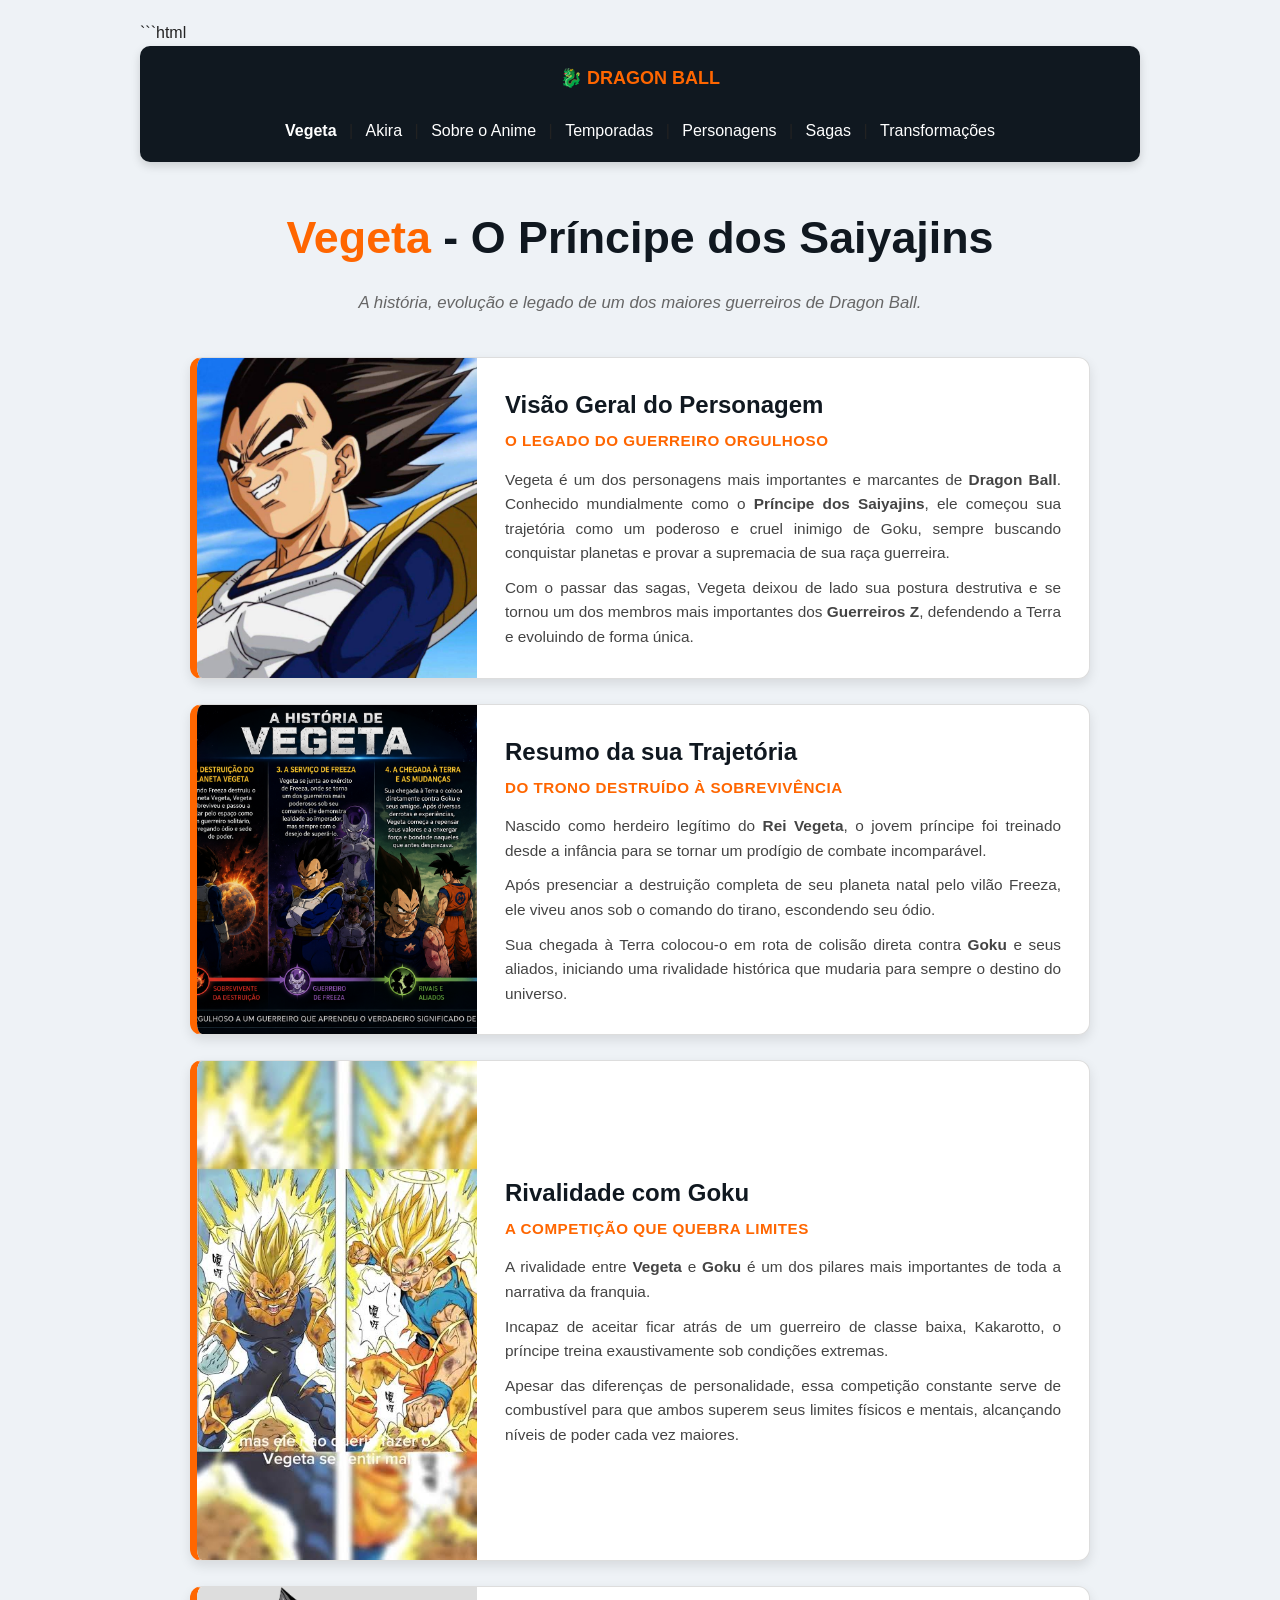
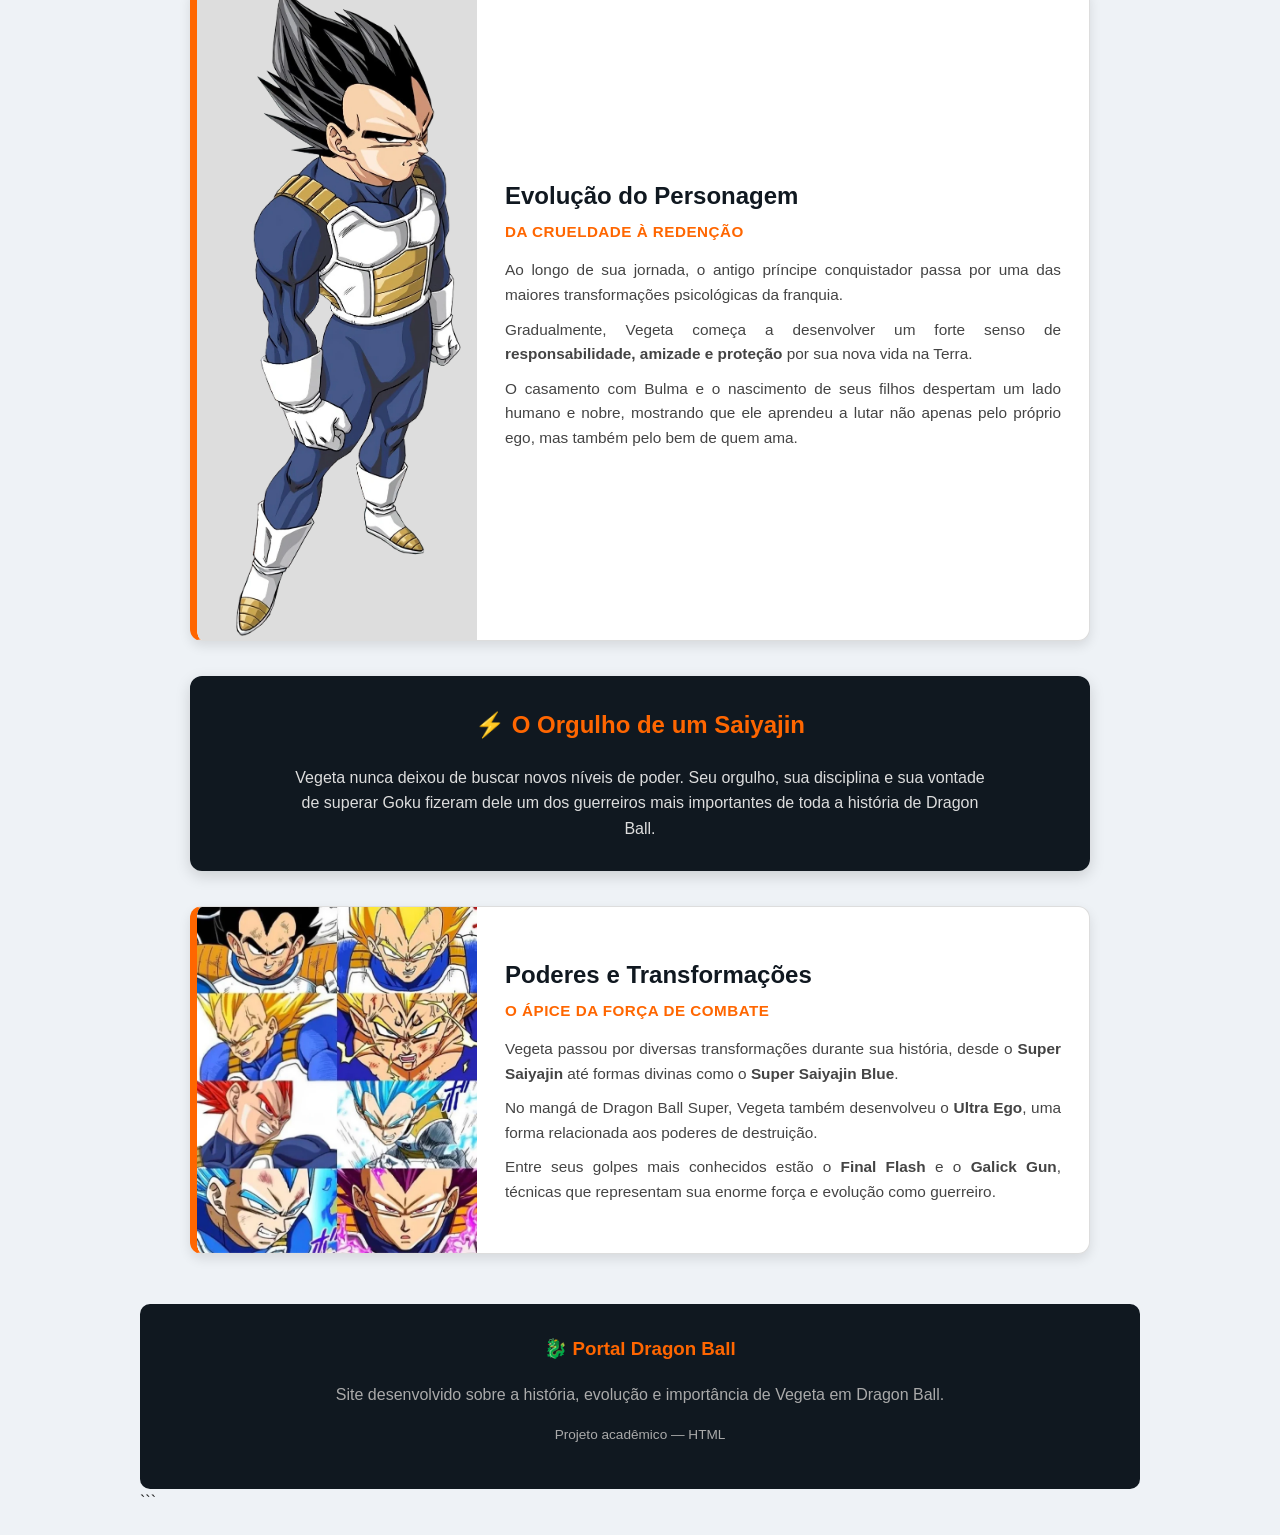
==== index.html @ cb69636e "Continuando o projeto" ====
```html
<!DOCTYPE html>

<html lang="pt-br">

<head>

    <meta charset="UTF-8">

    <meta name="viewport" content="width=device-width, initial-scale=1.0">

    <title>Portal Dragon Ball - Vegeta</title>

</head>


<body style="font-family: Arial, sans-serif; max-width: 1000px; margin: 0 auto; padding: 20px; line-height: 1.6; background-color: #eef2f6; color: #222;">


    <!-- MENU DE NAVEGAÇÃO -->

    <nav style="text-align: center; margin-bottom: 40px; padding: 18px; background-color: #101820; border-radius: 10px; box-shadow: 0 4px 10px rgba(0,0,0,0.15);">

        <b style="color: #ff6600; font-size: 18px;">
            🐉 DRAGON BALL
        </b>

        <br><br>

        <a href="index.html" style="margin: 0 8px; text-decoration: none; color: white; font-weight: bold;">
            Vegeta
        </a>

        |

        <a href="akira.html" style="margin: 0 8px; text-decoration: none; color: white;">
            Akira
        </a>

        |

        <a href="pages/Sobre_o_anime.html" style="margin: 0 8px; text-decoration: none; color: white;">
            Sobre o Anime
        </a>

        |

        <a href="topicos.html" style="margin: 0 8px; text-decoration: none; color: white;">
            Temporadas
        </a>

        |

        <a href="personagens.html" style="margin: 0 8px; text-decoration: none; color: white;">
            Personagens
        </a>

        |

        <a href="temporadas.html" style="margin: 0 8px; text-decoration: none; color: white;">
            Sagas
        </a>

        |

        <a href="transformacoes.html" style="margin: 0 8px; text-decoration: none; color: white;">
            Transformações
        </a>

    </nav>


    <!-- TÍTULO PRINCIPAL -->

    <div style="text-align: center; margin-bottom: 40px;">

        <h1 style="color: #101820; font-size: 2.8em; margin-bottom: 5px;">

            <span style="color: #ff6600;">
                Vegeta
            </span>

            - O Príncipe dos Saiyajins

        </h1>

        <p style="text-align: center; font-style: italic; color: #666; font-size: 1.05em;">

            A história, evolução e legado de um dos maiores guerreiros de Dragon Ball.

        </p>

    </div>


    <!-- CONTEÚDO -->

    <div style="max-width: 900px; margin: 0 auto;">


        <!-- PERFIL INICIAL -->

        <div style="display: flex; align-items: stretch; background-color: white; border: 1px solid #ddd; border-left: 7px solid #ff6600; border-radius: 12px; margin-bottom: 25px; overflow: hidden; box-shadow: 0 5px 12px rgba(0,0,0,0.10);">

            <div style="width: 280px; min-height: 240px; background-color: #ddd; flex-shrink: 0;">

                <img src="./imagens/vegeta base.jpg"
                     alt="Vegeta"
                     style="width: 100%; height: 100%; object-fit: cover;">

            </div>


            <div style="padding: 28px; display: flex; flex-direction: column; justify-content: center;">

                <h3 style="margin: 0 0 5px 0; color: #101820; font-size: 1.5em;">

                    Visão Geral do Personagem

                </h3>

                <p style="margin: 0; color: #ff6600; font-weight: bold; font-size: 0.95em; text-transform: uppercase; letter-spacing: 0.5px;">

                    O Legado do Guerreiro Orgulhoso

                </p>

                <p style="margin: 14px 0 0 0; color: #444; font-size: 0.96em; text-align: justify;">

                    Vegeta é um dos personagens mais importantes e marcantes de
                    <strong>Dragon Ball</strong>. Conhecido mundialmente como o
                    <strong>Príncipe dos Saiyajins</strong>, ele começou sua trajetória
                    como um poderoso e cruel inimigo de Goku, sempre buscando conquistar
                    planetas e provar a supremacia de sua raça guerreira.

                </p>

                <p style="margin: 10px 0 0 0; color: #444; font-size: 0.96em; text-align: justify;">

                    Com o passar das sagas, Vegeta deixou de lado sua postura destrutiva
                    e se tornou um dos membros mais importantes dos
                    <strong>Guerreiros Z</strong>, defendendo a Terra e evoluindo de
                    forma única.

                </p>

            </div>

        </div>


        <!-- RESUMO DA TRAJETÓRIA -->

        <div style="display: flex; align-items: stretch; background-color: white; border: 1px solid #ddd; border-left: 7px solid #ff6600; border-radius: 12px; margin-bottom: 25px; overflow: hidden; box-shadow: 0 5px 12px rgba(0,0,0,0.10);">

            <div style="width: 280px; min-height: 240px; background-color: #ddd; flex-shrink: 0;">

                <img src="./imagens/historia do vegeta.png"
                     alt="História do Vegeta"
                     style="width: 100%; height: 100%; object-fit: cover;">

            </div>


            <div style="padding: 28px; display: flex; flex-direction: column; justify-content: center;">

                <h3 style="margin: 0 0 5px 0; color: #101820; font-size: 1.5em;">

                    Resumo da sua Trajetória

                </h3>

                <p style="margin: 0; color: #ff6600; font-weight: bold; font-size: 0.95em; text-transform: uppercase; letter-spacing: 0.5px;">

                    Do Trono Destruído à Sobrevivência

                </p>

                <p style="margin: 14px 0 0 0; color: #444; font-size: 0.96em; text-align: justify;">

                    Nascido como herdeiro legítimo do
                    <strong>Rei Vegeta</strong>, o jovem príncipe foi treinado desde
                    a infância para se tornar um prodígio de combate incomparável.

                </p>

                <p style="margin: 10px 0 0 0; color: #444; font-size: 0.96em; text-align: justify;">

                    Após presenciar a destruição completa de seu planeta natal pelo
                    vilão Freeza, ele viveu anos sob o comando do tirano, escondendo
                    seu ódio.

                </p>

                <p style="margin: 10px 0 0 0; color: #444; font-size: 0.96em; text-align: justify;">

                    Sua chegada à Terra colocou-o em rota de colisão direta contra
                    <strong>Goku</strong> e seus aliados, iniciando uma rivalidade
                    histórica que mudaria para sempre o destino do universo.

                </p>

            </div>

        </div>


        <!-- RIVALIDADE COM GOKU -->

        <div style="display: flex; align-items: stretch; background-color: white; border: 1px solid #ddd; border-left: 7px solid #ff6600; border-radius: 12px; margin-bottom: 25px; overflow: hidden; box-shadow: 0 5px 12px rgba(0,0,0,0.10);">

            <div style="width: 280px; min-height: 240px; background-color: #ddd; flex-shrink: 0;">

                <img src="./imagens/luta vxg.jpg"
                     alt="Vegeta contra Goku"
                     style="width: 100%; height: 100%; object-fit: cover;">

            </div>


            <div style="padding: 28px; display: flex; flex-direction: column; justify-content: center;">

                <h3 style="margin: 0 0 5px 0; color: #101820; font-size: 1.5em;">

                    Rivalidade com Goku

                </h3>

                <p style="margin: 0; color: #ff6600; font-weight: bold; font-size: 0.95em; text-transform: uppercase; letter-spacing: 0.5px;">

                    A Competição que Quebra Limites

                </p>

                <p style="margin: 14px 0 0 0; color: #444; font-size: 0.96em; text-align: justify;">

                    A rivalidade entre <strong>Vegeta</strong> e
                    <strong>Goku</strong> é um dos pilares mais importantes
                    de toda a narrativa da franquia.

                </p>

                <p style="margin: 10px 0 0 0; color: #444; font-size: 0.96em; text-align: justify;">

                    Incapaz de aceitar ficar atrás de um guerreiro de classe baixa,
                    Kakarotto, o príncipe treina exaustivamente sob condições extremas.

                </p>

                <p style="margin: 10px 0 0 0; color: #444; font-size: 0.96em; text-align: justify;">

                    Apesar das diferenças de personalidade, essa competição constante
                    serve de combustível para que ambos superem seus limites físicos
                    e mentais, alcançando níveis de poder cada vez maiores.

                </p>

            </div>

        </div>


        <!-- EVOLUÇÃO DO PERSONAGEM -->

        <div style="display: flex; align-items: stretch; background-color: white; border: 1px solid #ddd; border-left: 7px solid #ff6600; border-radius: 12px; margin-bottom: 25px; overflow: hidden; box-shadow: 0 5px 12px rgba(0,0,0,0.10);">

            <div style="width: 280px; min-height: 240px; background-color: #ddd; flex-shrink: 0;">

                <img src="./imagens/vegeta persona.webp"
                     alt="Evolução do Vegeta"
                     style="width: 100%; height: 100%; object-fit: cover;">

            </div>


            <div style="padding: 28px; display: flex; flex-direction: column; justify-content: center;">

                <h3 style="margin: 0 0 5px 0; color: #101820; font-size: 1.5em;">

                    Evolução do Personagem

                </h3>

                <p style="margin: 0; color: #ff6600; font-weight: bold; font-size: 0.95em; text-transform: uppercase; letter-spacing: 0.5px;">

                    Da Crueldade à Redenção

                </p>

                <p style="margin: 14px 0 0 0; color: #444; font-size: 0.96em; text-align: justify;">

                    Ao longo de sua jornada, o antigo príncipe conquistador passa por
                    uma das maiores transformações psicológicas da franquia.

                </p>

                <p style="margin: 10px 0 0 0; color: #444; font-size: 0.96em; text-align: justify;">

                    Gradualmente, Vegeta começa a desenvolver um forte senso de
                    <strong>responsabilidade, amizade e proteção</strong> por sua
                    nova vida na Terra.

                </p>

                <p style="margin: 10px 0 0 0; color: #444; font-size: 0.96em; text-align: justify;">

                    O casamento com Bulma e o nascimento de seus filhos despertam
                    um lado humano e nobre, mostrando que ele aprendeu a lutar
                    não apenas pelo próprio ego, mas também pelo bem de quem ama.

                </p>

            </div>

        </div>


        <!-- DESTAQUE -->

        <div style="background-color: #101820; color: white; padding: 30px; border-radius: 12px; margin: 35px 0; text-align: center; box-shadow: 0 5px 15px rgba(0,0,0,0.15);">

            <h2 style="color: #ff6600; margin-top: 0;">

                ⚡ O Orgulho de um Saiyajin

            </h2>

            <p style="color: #ddd; max-width: 700px; margin: 0 auto;">

                Vegeta nunca deixou de buscar novos níveis de poder.
                Seu orgulho, sua disciplina e sua vontade de superar Goku
                fizeram dele um dos guerreiros mais importantes de toda
                a história de Dragon Ball.

            </p>

        </div>


        <!-- PODERES E TRANSFORMAÇÕES -->

        <div style="display: flex; align-items: stretch; background-color: white; border: 1px solid #ddd; border-left: 7px solid #ff6600; border-radius: 12px; margin-bottom: 25px; overflow: hidden; box-shadow: 0 5px 12px rgba(0,0,0,0.10);">

            <div style="width: 280px; min-height: 240px; background-color: #ddd; flex-shrink: 0;">

                <img src="./imagens/evolucao.webp"
                     alt="Transformações do Vegeta"
                     style="width: 100%; height: 100%; object-fit: cover;">

            </div>


            <div style="padding: 28px; display: flex; flex-direction: column; justify-content: center;">

                <h3 style="margin: 0 0 5px 0; color: #101820; font-size: 1.5em;">

                    Poderes e Transformações

                </h3>

                <p style="margin: 0; color: #ff6600; font-weight: bold; font-size: 0.95em; text-transform: uppercase; letter-spacing: 0.5px;">

                    O Ápice da Força de Combate

                </p>

                <p style="margin: 14px 0 0 0; color: #444; font-size: 0.96em; text-align: justify;">

                    Vegeta passou por diversas transformações durante sua história,
                    desde o <strong>Super Saiyajin</strong> até formas divinas como
                    o <strong>Super Saiyajin Blue</strong>.

                </p>

                <p style="margin: 10px 0 0 0; color: #444; font-size: 0.96em; text-align: justify;">

                    No mangá de Dragon Ball Super, Vegeta também desenvolveu o
                    <strong>Ultra Ego</strong>, uma forma relacionada aos poderes
                    de destruição.

                </p>

                <p style="margin: 10px 0 0 0; color: #444; font-size: 0.96em; text-align: justify;">

                    Entre seus golpes mais conhecidos estão o
                    <strong>Final Flash</strong> e o
                    <strong>Galick Gun</strong>, técnicas que representam sua
                    enorme força e evolução como guerreiro.

                </p>

            </div>

        </div>


    </div>


    <!-- RODAPÉ -->

    <footer style="text-align: center; margin-top: 50px; padding: 30px; background-color: #101820; color: #aaa; border-radius: 10px;">

        <h3 style="color: #ff6600; margin-top: 0;">

            🐉 Portal Dragon Ball

        </h3>

        <p>

            Site desenvolvido sobre a história,
            evolução e importância de Vegeta em Dragon Ball.

        </p>

        <p style="font-size: 0.85em;">

            Projeto acadêmico — HTML

        </p>

    </footer>


</body>

</html>
```
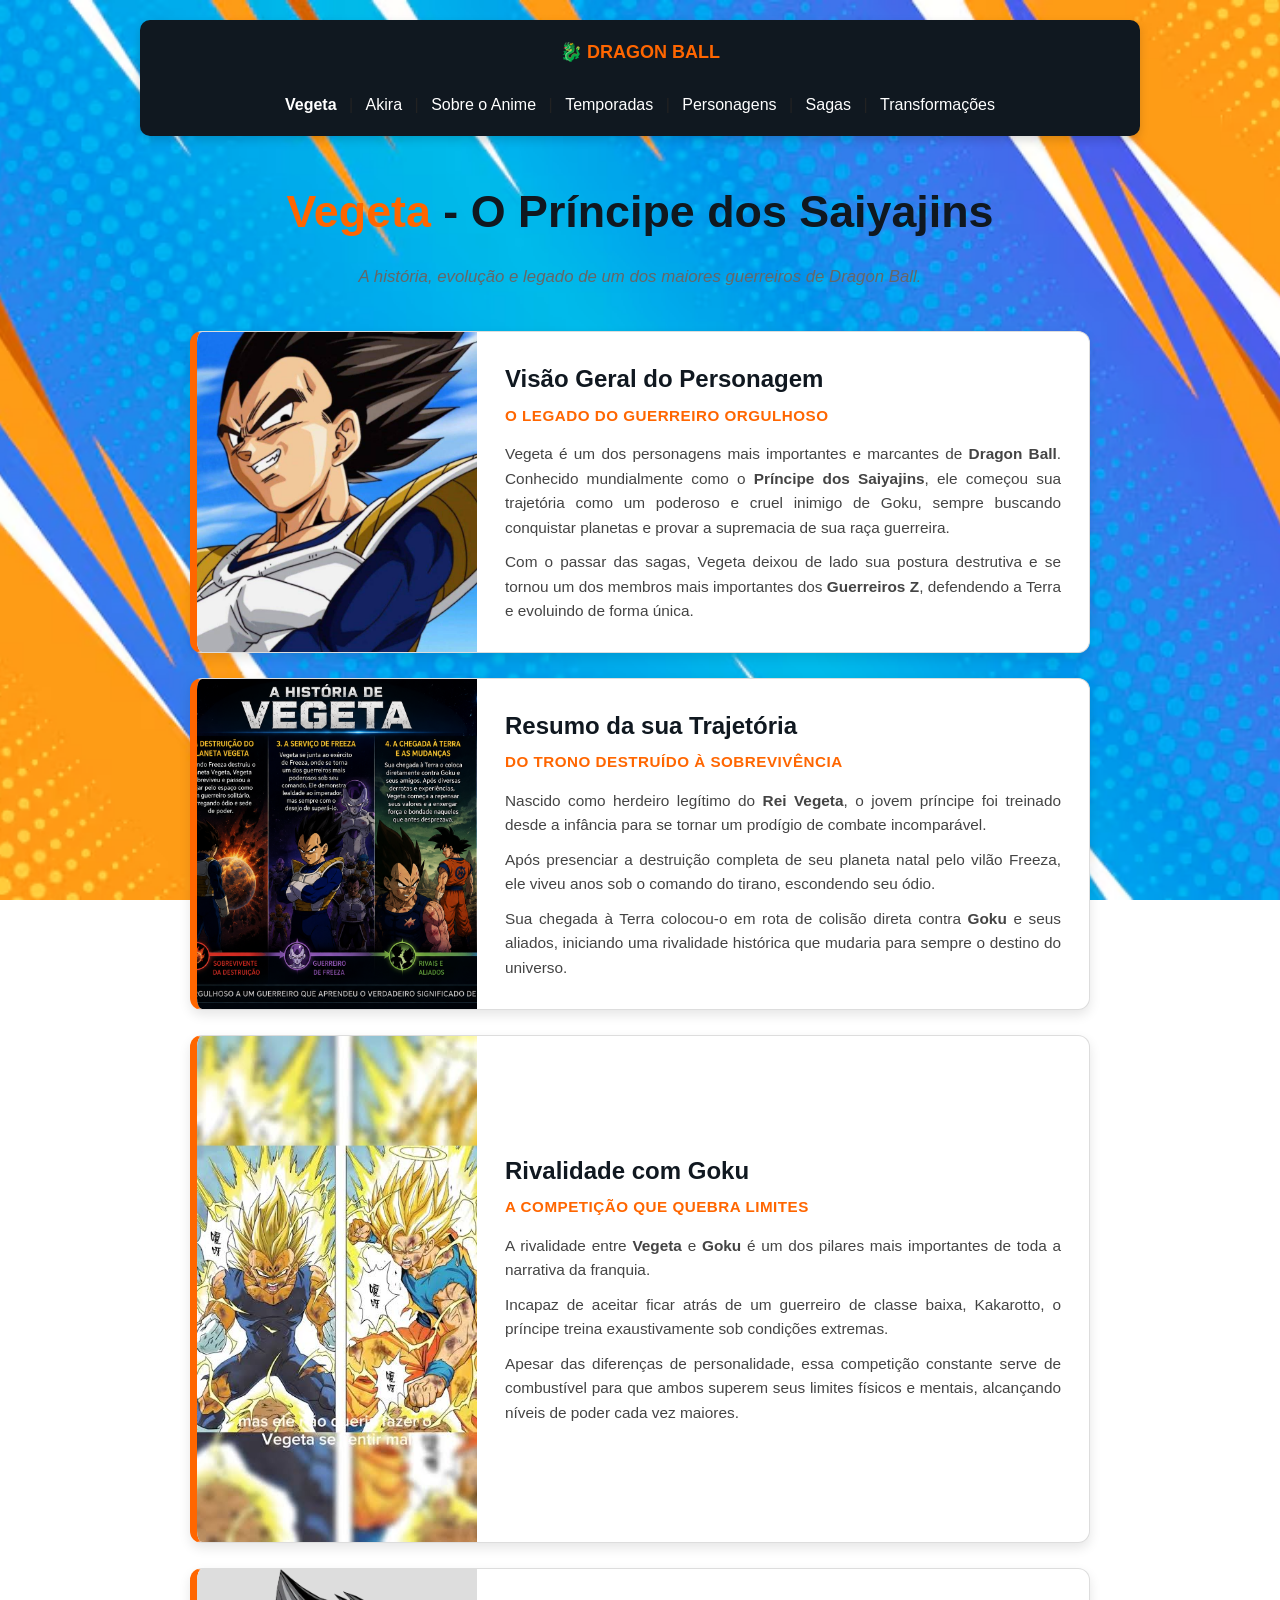
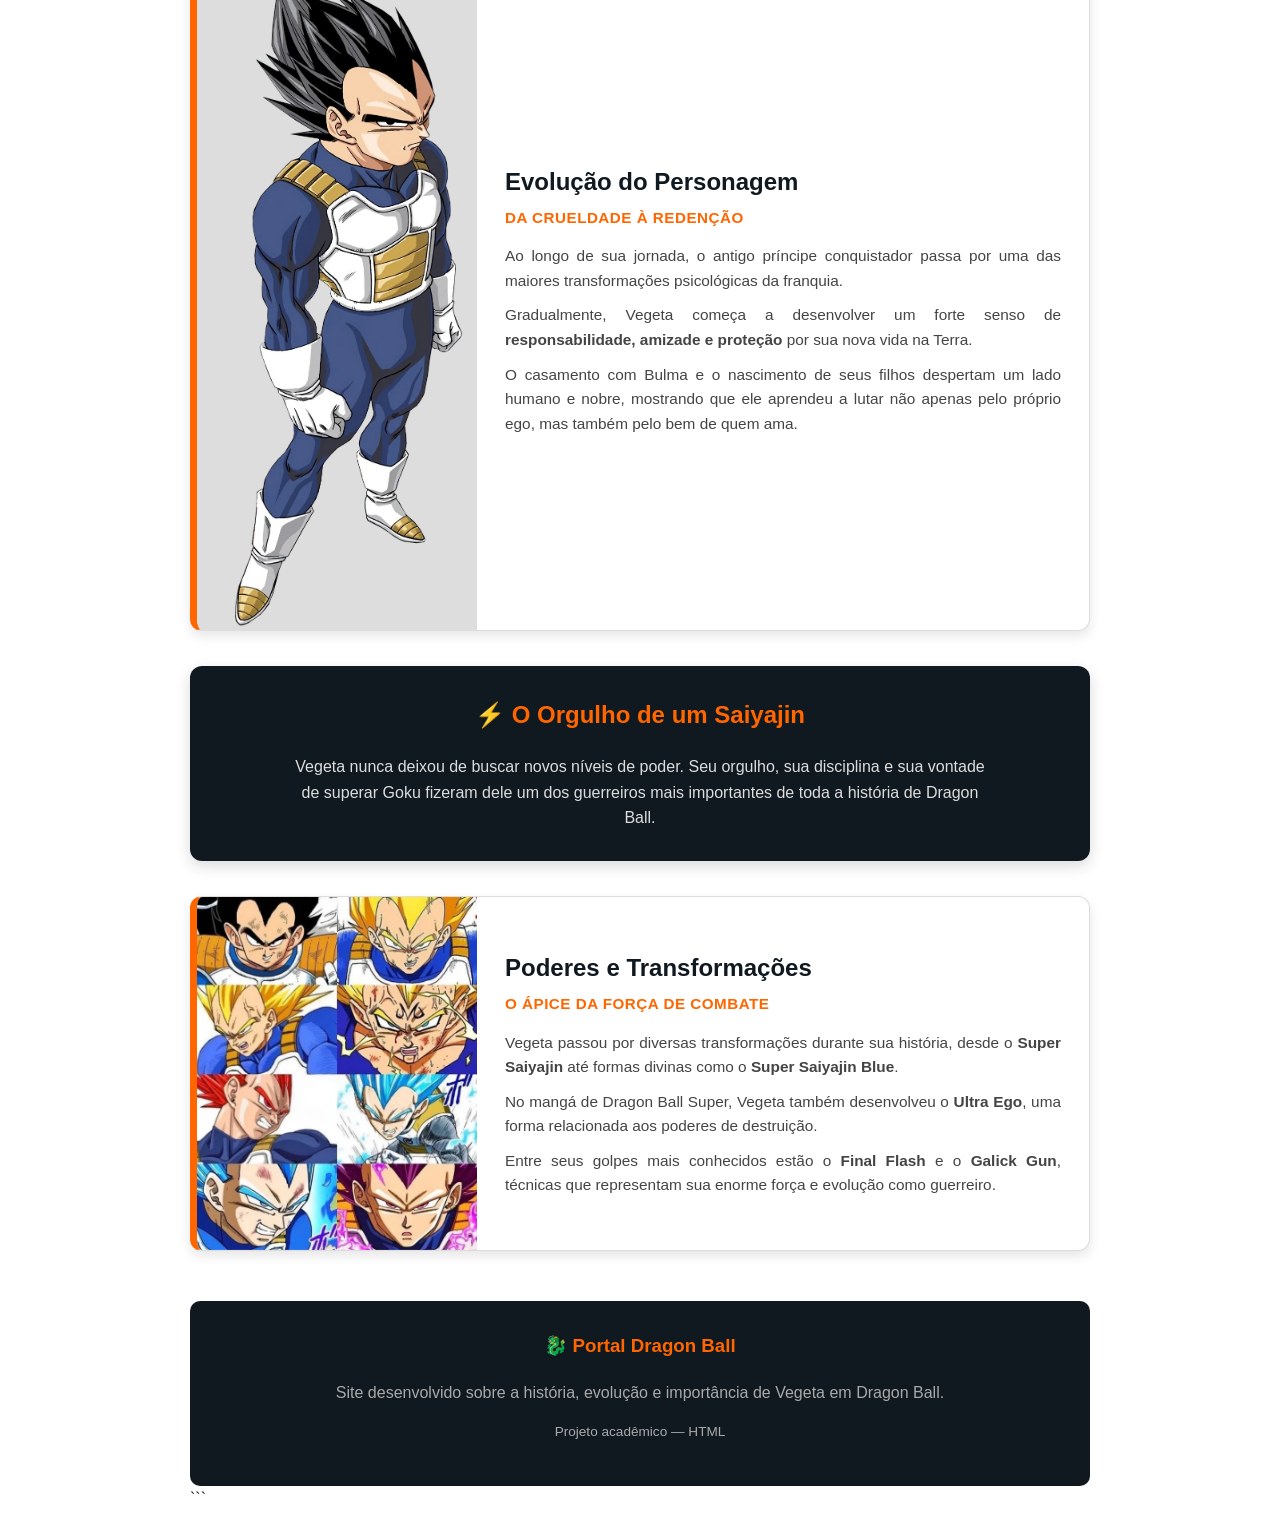
==== commit 8e733032: "feat: padroniza tamanho dos cards e adiciona efeito de aura" ====
--- a/index.html
+++ b/index.html
@@ -1,6 +1,4 @@
-```html
 <!DOCTYPE html>
-
 <html lang="pt-br">
 
 <head>
@@ -12,10 +10,12 @@
     <title>Portal Dragon Ball - Vegeta</title>
 
 </head>
-
-
-<body style="font-family: Arial, sans-serif; max-width: 1000px; margin: 0 auto; padding: 20px; line-height: 1.6; background-color: #eef2f6; color: #222;">
-
+<link rel="stylesheet" href="estilo.css">
+
+
+<body>
+
+    <div class="parallax">
 
     <!-- MENU DE NAVEGAÇÃO -->
 
@@ -392,6 +392,7 @@
             </div>
 
         </div>
+        <div>
 
 
     </div>
--- a/estilo.css
+++ b/estilo.css
@@ -0,0 +1,115 @@
+/* ==========================================
+   CONFIGURAÇÃO DO DESIGN GLOBAL DO SITE
+   ========================================== */
+   body {
+    background-image: url("imagens/fundoparallax.avif"); 
+    background-attachment: fixed;
+    background-position: center center;
+    background-repeat: no-repeat;
+    background-size: cover;
+    
+    font-family: Arial, sans-serif;
+    max-width: 1000px;
+    margin: 0 auto;
+    padding: 20px;
+    line-height: 1.6;
+    color: #222;
+  }
+  
+  /* ==========================================
+     PADRONIZAÇÃO DOS CARDS DE CONTEÚDO
+     ========================================== */
+  
+  /* Bloco cinza por trás da imagem */
+  .container-img-card {
+    width: 200px !important;
+    height: 230px !important; 
+    flex-shrink: 0;           
+    background-color: #eaeaea;
+  }
+  
+  /* Configuração milimétrica das imagens */
+  .img-card {
+    width: 200px !important;   
+    height: 100% !important;  
+    object-fit: cover;        
+    border-top-left-radius: 7px;
+    border-bottom-left-radius: 7px;
+  }
+  
+  /* Ajustes de foco */
+  .foco-topo {
+    object-position: center top !important;
+  }
+  
+  .foco-base {
+    object-position: center bottom !important;
+  }
+  
+  /* ==========================================
+     ANIMAÇÕES DE AURA (KI MÁXIMO EXTERNO E INTERNO)
+     ========================================== */
+  
+  /* ---------- 1. AURA DOURADA SUPER FORTE (SSJ1, SSJ2, GRAU 2 E 3) ---------- */
+  @keyframes auraDourada {
+    0% { filter: drop-shadow(0 0 6px rgba(255, 215, 0, 0.6)); }
+    50% { filter: drop-shadow(0 0 25px rgba(255, 215, 0, 1)) drop-shadow(0 0 35px rgba(255, 140, 0, 0.8)); }
+    100% { filter: drop-shadow(0 0 6px rgba(255, 215, 0, 0.6)); }
+  }
+  .aura-ssj {
+    animation: auraDourada 2s infinite ease-in-out;
+    border-left: 6px solid #ffd700 !important;
+  }
+  .aura-ssj .container-img-card, .aura-ssj h3 {
+    animation: auraDourada 2s infinite ease-in-out;
+  }
+  
+  /* ---------- 2. AURA AZUL DIVINA (SSJ GOD, BLUE, EVOLUTION) ---------- */
+  @keyframes auraAzul {
+    0% { filter: drop-shadow(0 0 6px rgba(0, 191, 255, 0.6)); }
+    50% { filter: drop-shadow(0 0 25px rgba(0, 162, 255, 1)) drop-shadow(0 0 35px rgba(0, 0, 255, 0.7)); }
+    100% { filter: drop-shadow(0 0 6px rgba(0, 191, 255, 0.6)); }
+  }
+  .aura-blue {
+    animation: auraAzul 1.8s infinite ease-in-out;
+    border-left: 6px solid #00a2ff !important;
+  }
+  .aura-blue .container-img-card, .aura-blue h3 {
+    animation: auraAzul 1.8s infinite ease-in-out;
+  }
+  
+  /* ---------- 3. AURA ROXA DO EGO SUPERIOR ---------- */
+  @keyframes auraRoxa {
+    0% { filter: drop-shadow(0 0 6px rgba(186, 85, 211, 0.6)); }
+    50% { filter: drop-shadow(0 0 25px rgba(140, 0, 255, 1)) drop-shadow(0 0 35px rgba(75, 0, 130, 0.8)); }
+    100% { filter: drop-shadow(0 0 6px rgba(186, 85, 211, 0.6)); }
+  }
+  .aura-ego {
+    animation: auraRoxa 2.2s infinite ease-in-out;
+    border-left: 6px solid #8c00ff !important;
+  }
+  .aura-ego .container-img-card, .aura-ego h3 {
+    animation: auraRoxa 2.2s infinite ease-in-out;
+  }
+  
+  /* ---------- 4. AURA VERMELHA FURIOSA (OOZARU / SAGA SAIYAJIN) ---------- */
+  @keyframes auraVermelha {
+    0% { filter: drop-shadow(0 0 6px rgba(255, 0, 0, 0.5)); }
+    50% { filter: drop-shadow(0 0 25px rgba(255, 0, 0, 1)) drop-shadow(0 0 35px rgba(139, 0, 0, 0.8)); }
+    100% { filter: drop-shadow(0 0 6px rgba(255, 0, 0, 0.5)); }
+  }
+  .aura-vermelha {
+    animation: auraVermelha 2s infinite ease-in-out;
+    border-left: 6px solid #ff0000 !important;
+  }
+  .aura-vermelha .container-img-card, .aura-vermelha h3 {
+    animation: auraVermelha 2s infinite ease-in-out;
+  }
+  
+  
+  
+  
+  
+  
+  
+  
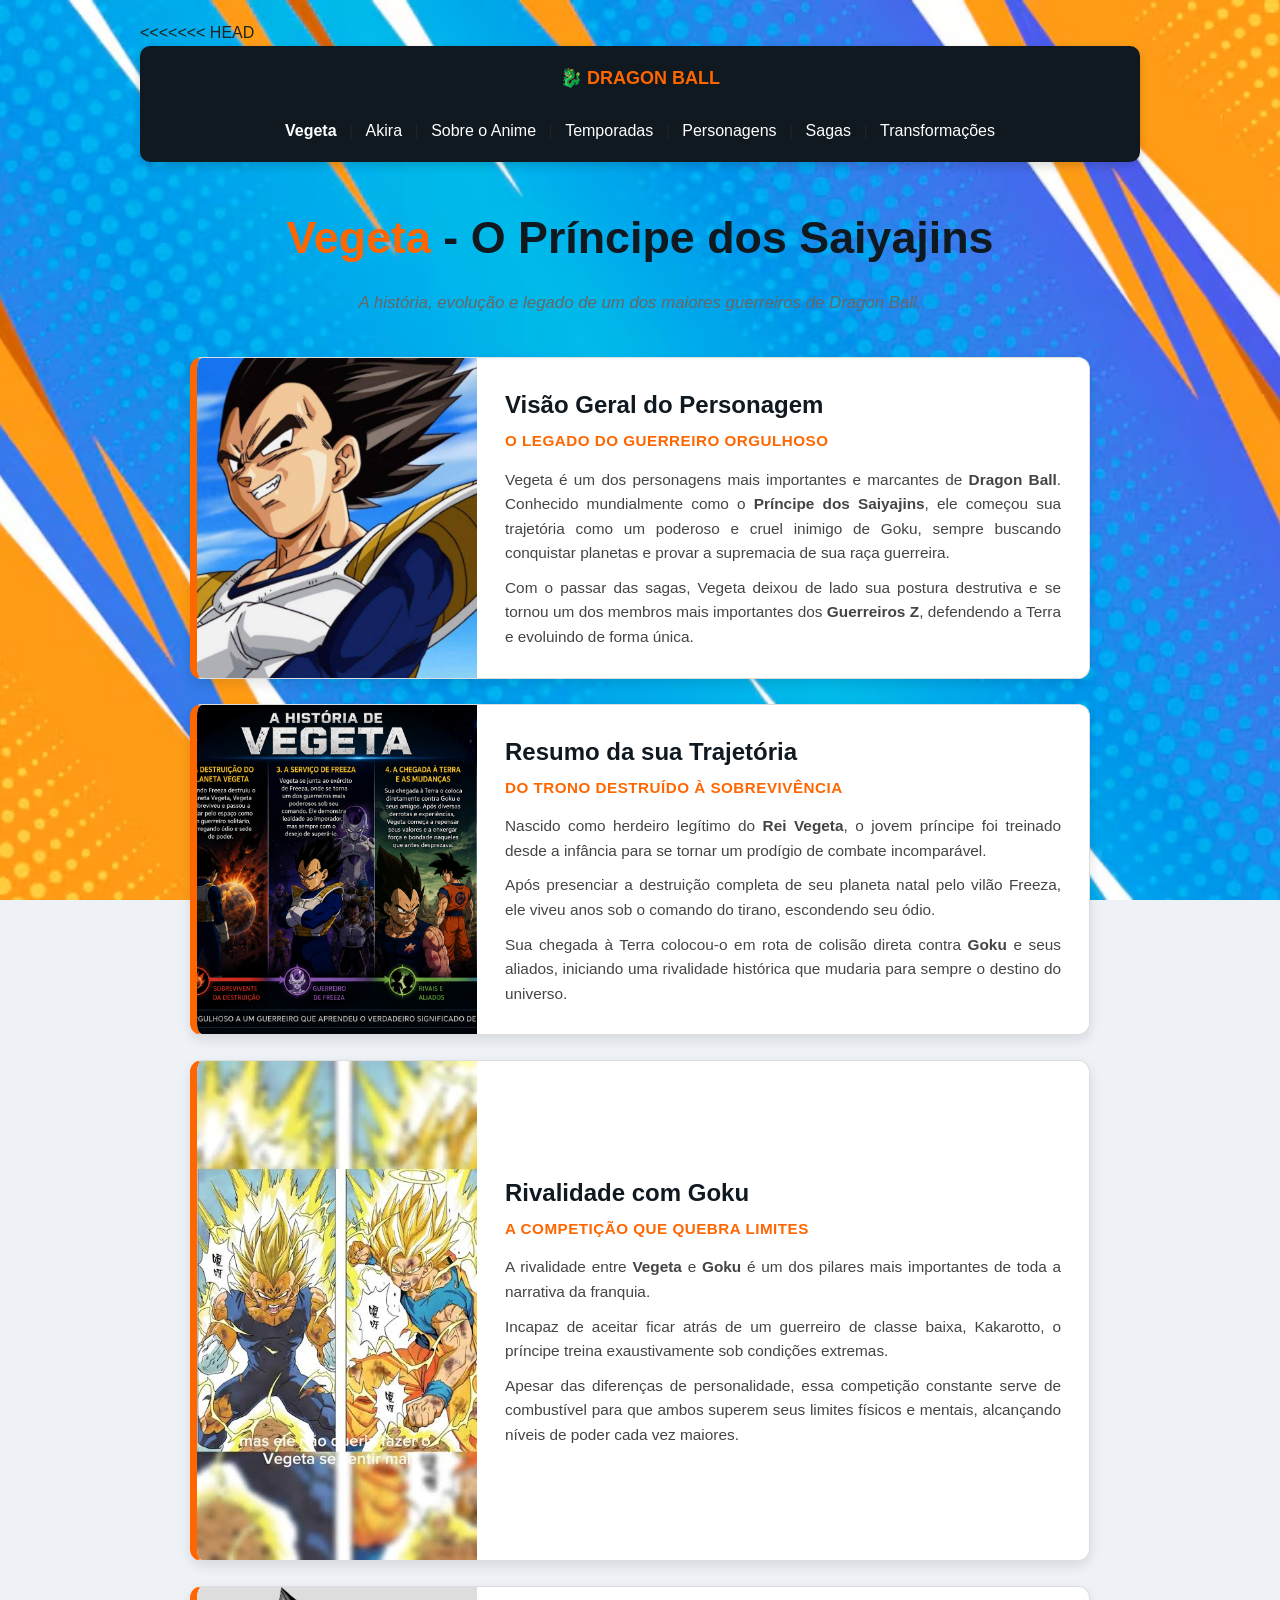
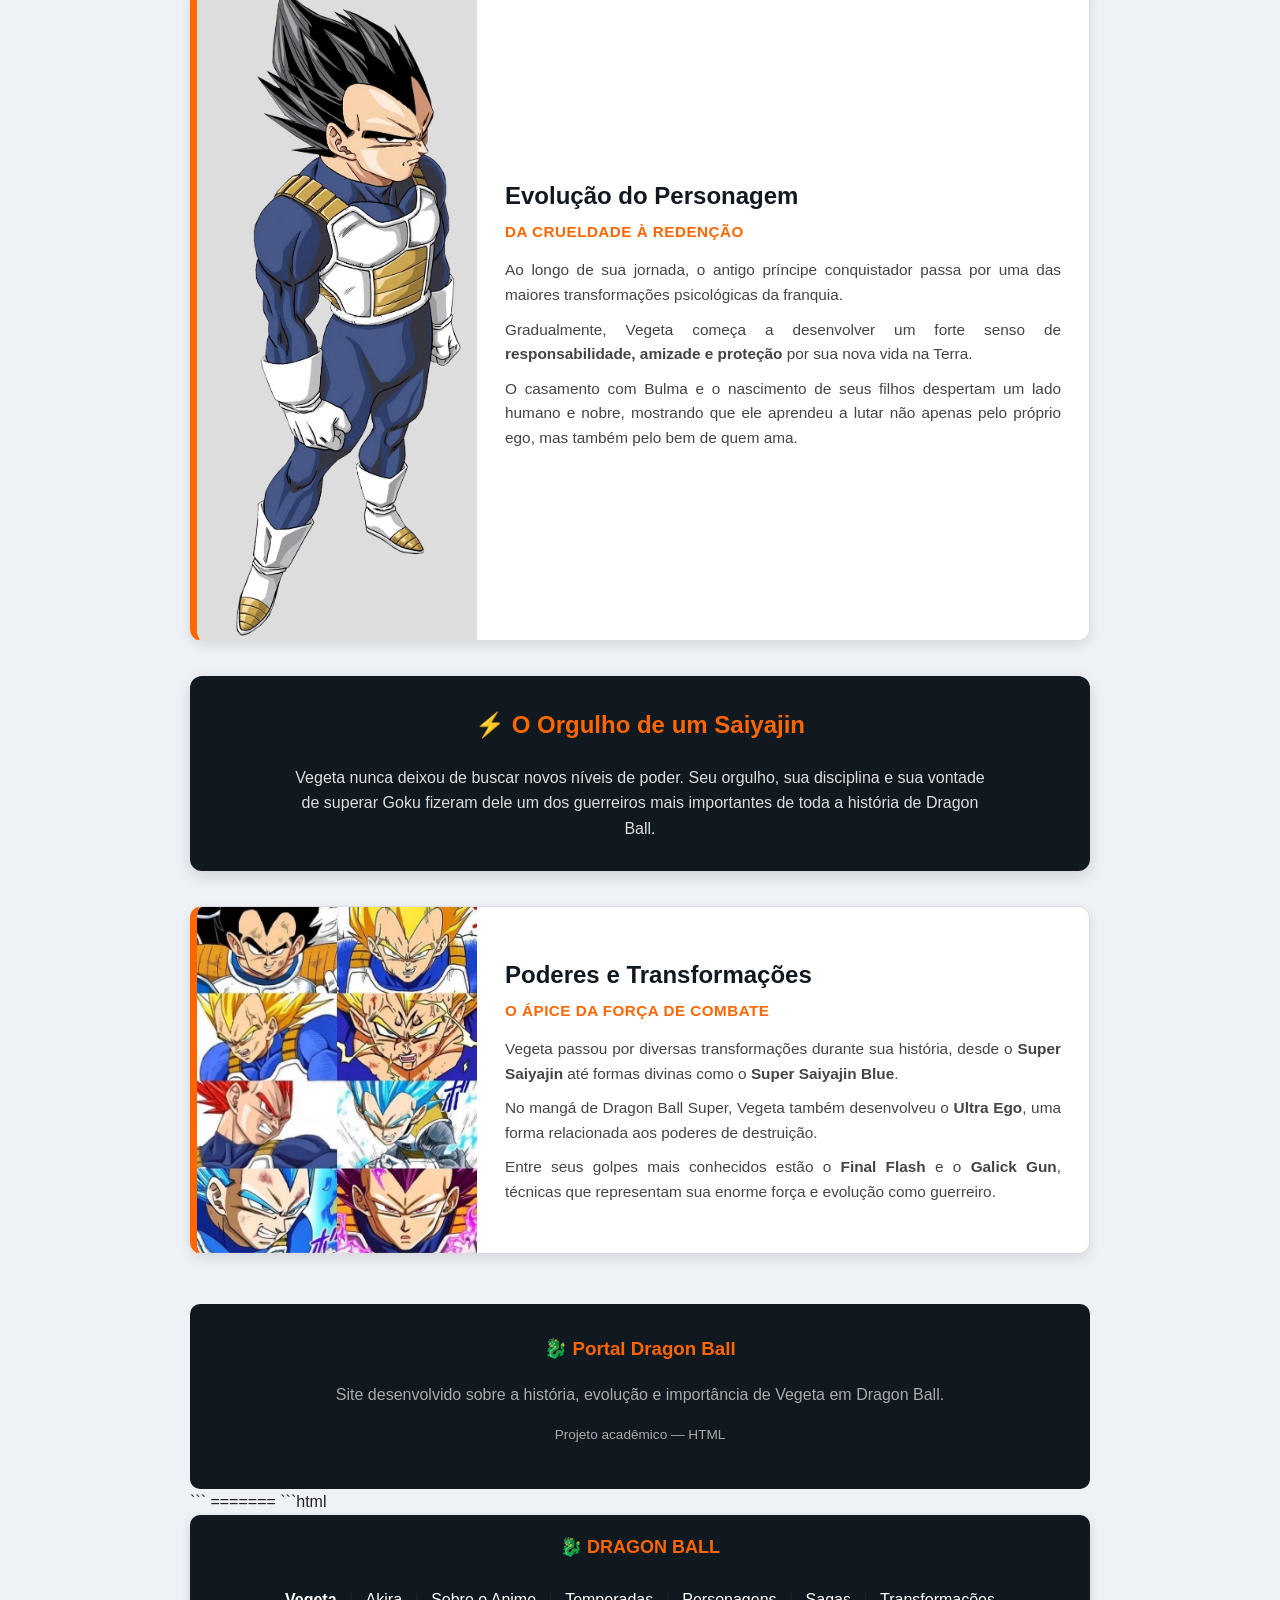
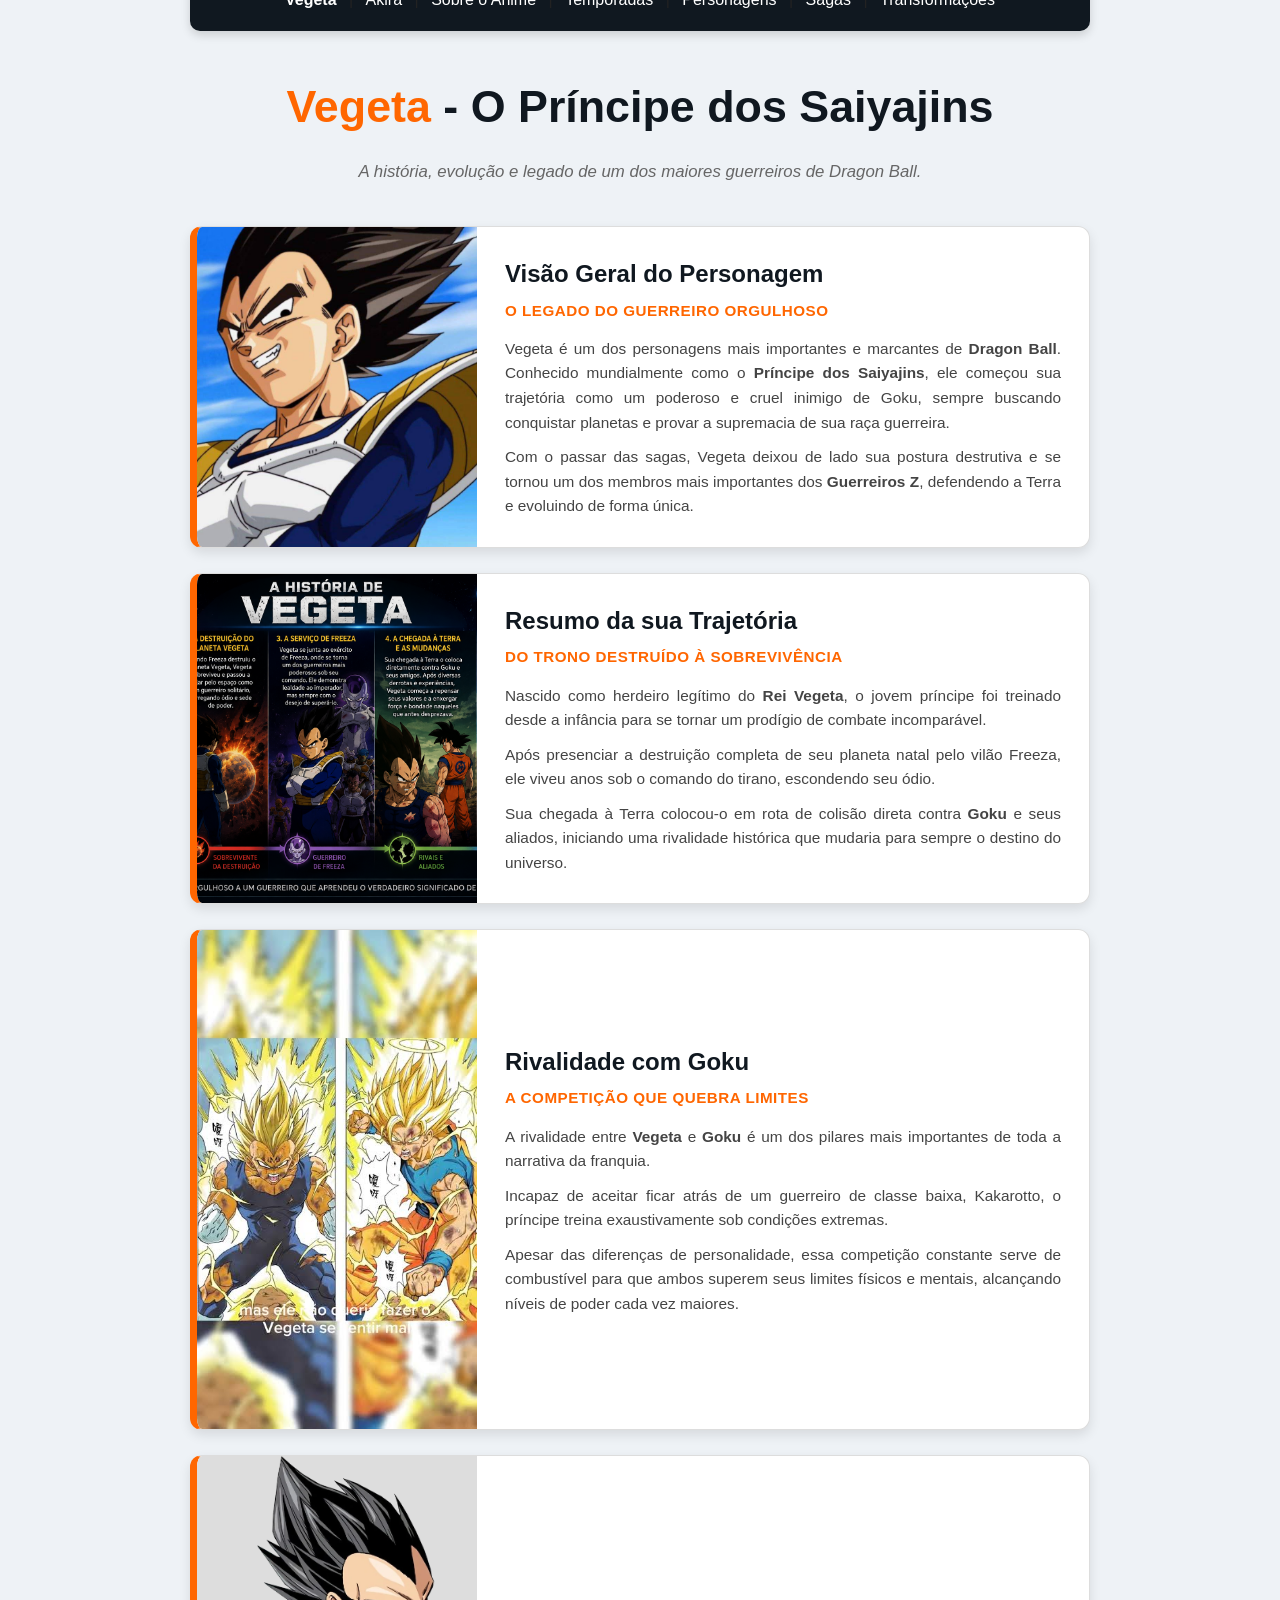
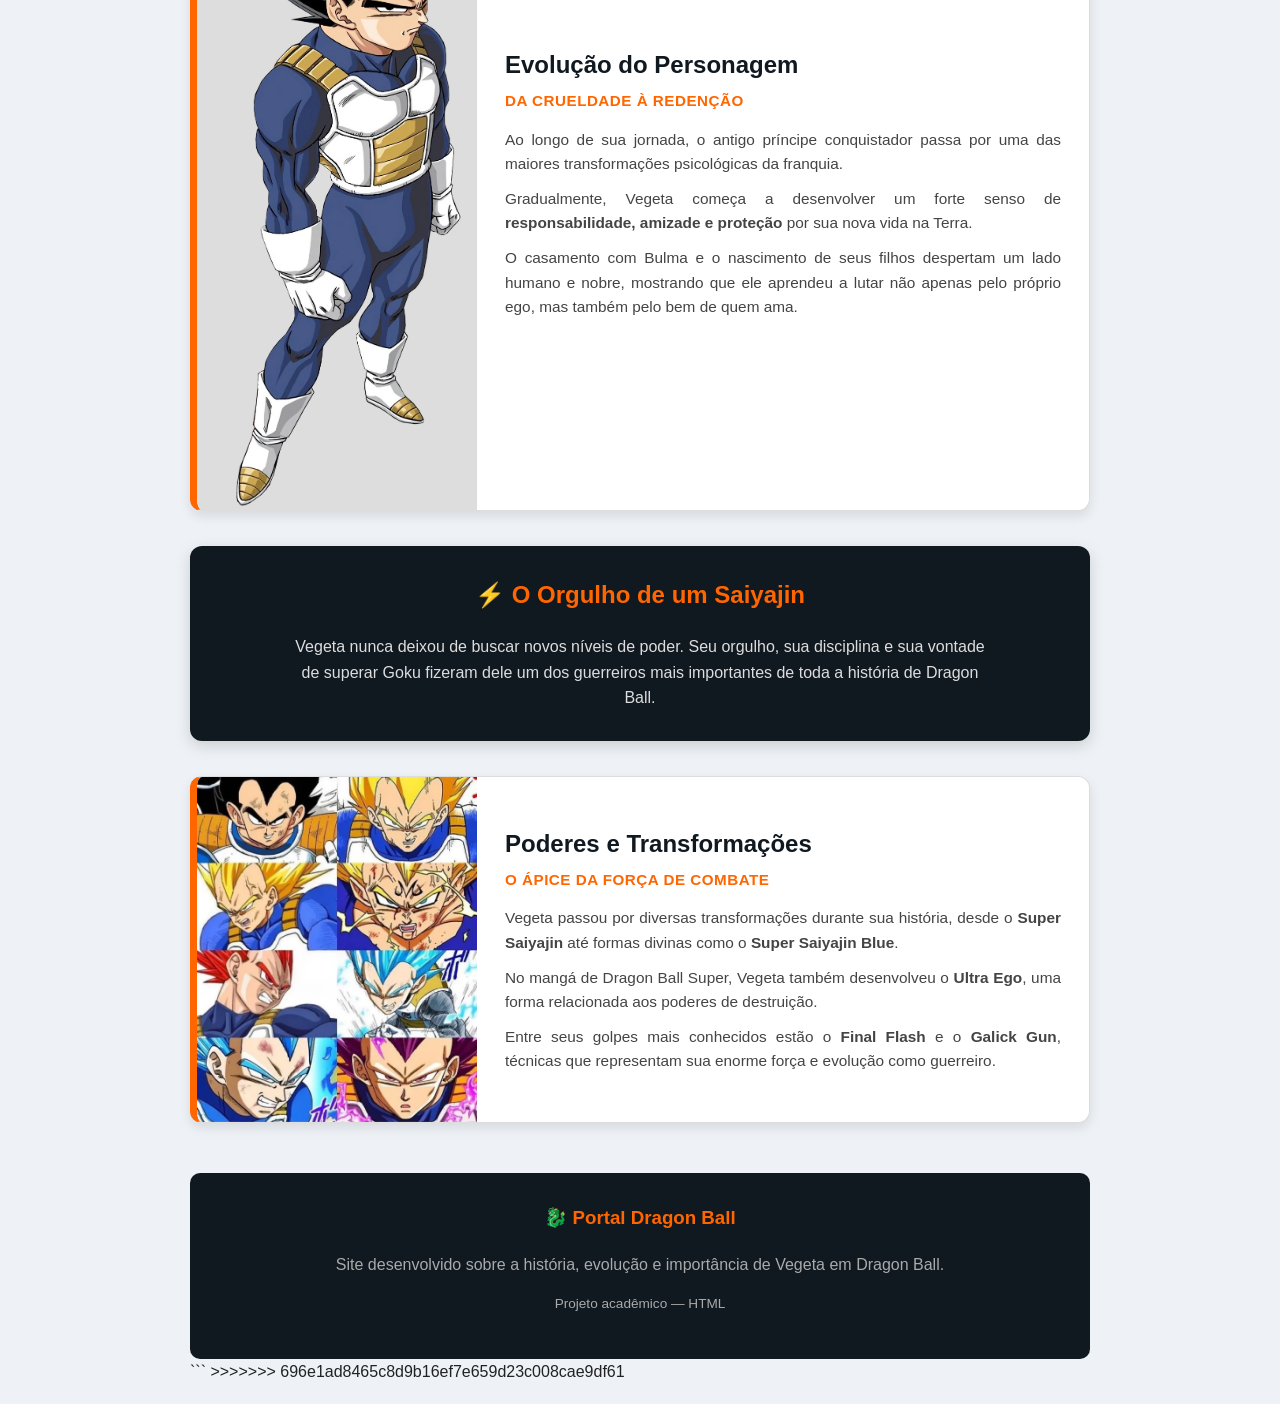
==== commit 1e339ad0: "Continuação" ====
--- a/index.html
+++ b/index.html
@@ -1,3 +1,4 @@
+<<<<<<< HEAD
 <!DOCTYPE html>
 <html lang="pt-br">
 
@@ -430,3 +431,436 @@
 ```
 
 
+=======
+```html
+<!DOCTYPE html>
+
+<html lang="pt-br">
+
+<head>
+
+    <meta charset="UTF-8">
+
+    <meta name="viewport" content="width=device-width, initial-scale=1.0">
+
+    <title>Portal Dragon Ball - Vegeta</title>
+
+</head>
+
+
+<body style="font-family: Arial, sans-serif; max-width: 1000px; margin: 0 auto; padding: 20px; line-height: 1.6; background-color: #eef2f6; color: #222;">
+
+
+    <!-- MENU DE NAVEGAÇÃO -->
+
+    <nav style="text-align: center; margin-bottom: 40px; padding: 18px; background-color: #101820; border-radius: 10px; box-shadow: 0 4px 10px rgba(0,0,0,0.15);">
+
+        <b style="color: #ff6600; font-size: 18px;">
+            🐉 DRAGON BALL
+        </b>
+
+        <br><br>
+
+        <a href="index.html" style="margin: 0 8px; text-decoration: none; color: white; font-weight: bold;">
+            Vegeta
+        </a>
+
+        |
+
+        <a href="akira.html" style="margin: 0 8px; text-decoration: none; color: white;">
+            Akira
+        </a>
+
+        |
+
+        <a href="pages/Sobre_o_anime.html" style="margin: 0 8px; text-decoration: none; color: white;">
+            Sobre o Anime
+        </a>
+
+        |
+
+        <a href="topicos.html" style="margin: 0 8px; text-decoration: none; color: white;">
+            Temporadas
+        </a>
+
+        |
+
+        <a href="personagens.html" style="margin: 0 8px; text-decoration: none; color: white;">
+            Personagens
+        </a>
+
+        |
+
+        <a href="temporadas.html" style="margin: 0 8px; text-decoration: none; color: white;">
+            Sagas
+        </a>
+
+        |
+
+        <a href="transformacoes.html" style="margin: 0 8px; text-decoration: none; color: white;">
+            Transformações
+        </a>
+
+    </nav>
+
+
+    <!-- TÍTULO PRINCIPAL -->
+
+    <div style="text-align: center; margin-bottom: 40px;">
+
+        <h1 style="color: #101820; font-size: 2.8em; margin-bottom: 5px;">
+
+            <span style="color: #ff6600;">
+                Vegeta
+            </span>
+
+            - O Príncipe dos Saiyajins
+
+        </h1>
+
+        <p style="text-align: center; font-style: italic; color: #666; font-size: 1.05em;">
+
+            A história, evolução e legado de um dos maiores guerreiros de Dragon Ball.
+
+        </p>
+
+    </div>
+
+
+    <!-- CONTEÚDO -->
+
+    <div style="max-width: 900px; margin: 0 auto;">
+
+
+        <!-- PERFIL INICIAL -->
+
+        <div style="display: flex; align-items: stretch; background-color: white; border: 1px solid #ddd; border-left: 7px solid #ff6600; border-radius: 12px; margin-bottom: 25px; overflow: hidden; box-shadow: 0 5px 12px rgba(0,0,0,0.10);">
+
+            <div style="width: 280px; min-height: 240px; background-color: #ddd; flex-shrink: 0;">
+
+                <img src="./imagens/vegeta base.jpg"
+                     alt="Vegeta"
+                     style="width: 100%; height: 100%; object-fit: cover;">
+
+            </div>
+
+
+            <div style="padding: 28px; display: flex; flex-direction: column; justify-content: center;">
+
+                <h3 style="margin: 0 0 5px 0; color: #101820; font-size: 1.5em;">
+
+                    Visão Geral do Personagem
+
+                </h3>
+
+                <p style="margin: 0; color: #ff6600; font-weight: bold; font-size: 0.95em; text-transform: uppercase; letter-spacing: 0.5px;">
+
+                    O Legado do Guerreiro Orgulhoso
+
+                </p>
+
+                <p style="margin: 14px 0 0 0; color: #444; font-size: 0.96em; text-align: justify;">
+
+                    Vegeta é um dos personagens mais importantes e marcantes de
+                    <strong>Dragon Ball</strong>. Conhecido mundialmente como o
+                    <strong>Príncipe dos Saiyajins</strong>, ele começou sua trajetória
+                    como um poderoso e cruel inimigo de Goku, sempre buscando conquistar
+                    planetas e provar a supremacia de sua raça guerreira.
+
+                </p>
+
+                <p style="margin: 10px 0 0 0; color: #444; font-size: 0.96em; text-align: justify;">
+
+                    Com o passar das sagas, Vegeta deixou de lado sua postura destrutiva
+                    e se tornou um dos membros mais importantes dos
+                    <strong>Guerreiros Z</strong>, defendendo a Terra e evoluindo de
+                    forma única.
+
+                </p>
+
+            </div>
+
+        </div>
+
+
+        <!-- RESUMO DA TRAJETÓRIA -->
+
+        <div style="display: flex; align-items: stretch; background-color: white; border: 1px solid #ddd; border-left: 7px solid #ff6600; border-radius: 12px; margin-bottom: 25px; overflow: hidden; box-shadow: 0 5px 12px rgba(0,0,0,0.10);">
+
+            <div style="width: 280px; min-height: 240px; background-color: #ddd; flex-shrink: 0;">
+
+                <img src="./imagens/historia do vegeta.png"
+                     alt="História do Vegeta"
+                     style="width: 100%; height: 100%; object-fit: cover;">
+
+            </div>
+
+
+            <div style="padding: 28px; display: flex; flex-direction: column; justify-content: center;">
+
+                <h3 style="margin: 0 0 5px 0; color: #101820; font-size: 1.5em;">
+
+                    Resumo da sua Trajetória
+
+                </h3>
+
+                <p style="margin: 0; color: #ff6600; font-weight: bold; font-size: 0.95em; text-transform: uppercase; letter-spacing: 0.5px;">
+
+                    Do Trono Destruído à Sobrevivência
+
+                </p>
+
+                <p style="margin: 14px 0 0 0; color: #444; font-size: 0.96em; text-align: justify;">
+
+                    Nascido como herdeiro legítimo do
+                    <strong>Rei Vegeta</strong>, o jovem príncipe foi treinado desde
+                    a infância para se tornar um prodígio de combate incomparável.
+
+                </p>
+
+                <p style="margin: 10px 0 0 0; color: #444; font-size: 0.96em; text-align: justify;">
+
+                    Após presenciar a destruição completa de seu planeta natal pelo
+                    vilão Freeza, ele viveu anos sob o comando do tirano, escondendo
+                    seu ódio.
+
+                </p>
+
+                <p style="margin: 10px 0 0 0; color: #444; font-size: 0.96em; text-align: justify;">
+
+                    Sua chegada à Terra colocou-o em rota de colisão direta contra
+                    <strong>Goku</strong> e seus aliados, iniciando uma rivalidade
+                    histórica que mudaria para sempre o destino do universo.
+
+                </p>
+
+            </div>
+
+        </div>
+
+
+        <!-- RIVALIDADE COM GOKU -->
+
+        <div style="display: flex; align-items: stretch; background-color: white; border: 1px solid #ddd; border-left: 7px solid #ff6600; border-radius: 12px; margin-bottom: 25px; overflow: hidden; box-shadow: 0 5px 12px rgba(0,0,0,0.10);">
+
+            <div style="width: 280px; min-height: 240px; background-color: #ddd; flex-shrink: 0;">
+
+                <img src="./imagens/luta vxg.jpg"
+                     alt="Vegeta contra Goku"
+                     style="width: 100%; height: 100%; object-fit: cover;">
+
+            </div>
+
+
+            <div style="padding: 28px; display: flex; flex-direction: column; justify-content: center;">
+
+                <h3 style="margin: 0 0 5px 0; color: #101820; font-size: 1.5em;">
+
+                    Rivalidade com Goku
+
+                </h3>
+
+                <p style="margin: 0; color: #ff6600; font-weight: bold; font-size: 0.95em; text-transform: uppercase; letter-spacing: 0.5px;">
+
+                    A Competição que Quebra Limites
+
+                </p>
+
+                <p style="margin: 14px 0 0 0; color: #444; font-size: 0.96em; text-align: justify;">
+
+                    A rivalidade entre <strong>Vegeta</strong> e
+                    <strong>Goku</strong> é um dos pilares mais importantes
+                    de toda a narrativa da franquia.
+
+                </p>
+
+                <p style="margin: 10px 0 0 0; color: #444; font-size: 0.96em; text-align: justify;">
+
+                    Incapaz de aceitar ficar atrás de um guerreiro de classe baixa,
+                    Kakarotto, o príncipe treina exaustivamente sob condições extremas.
+
+                </p>
+
+                <p style="margin: 10px 0 0 0; color: #444; font-size: 0.96em; text-align: justify;">
+
+                    Apesar das diferenças de personalidade, essa competição constante
+                    serve de combustível para que ambos superem seus limites físicos
+                    e mentais, alcançando níveis de poder cada vez maiores.
+
+                </p>
+
+            </div>
+
+        </div>
+
+
+        <!-- EVOLUÇÃO DO PERSONAGEM -->
+
+        <div style="display: flex; align-items: stretch; background-color: white; border: 1px solid #ddd; border-left: 7px solid #ff6600; border-radius: 12px; margin-bottom: 25px; overflow: hidden; box-shadow: 0 5px 12px rgba(0,0,0,0.10);">
+
+            <div style="width: 280px; min-height: 240px; background-color: #ddd; flex-shrink: 0;">
+
+                <img src="./imagens/vegeta persona.webp"
+                     alt="Evolução do Vegeta"
+                     style="width: 100%; height: 100%; object-fit: cover;">
+
+            </div>
+
+
+            <div style="padding: 28px; display: flex; flex-direction: column; justify-content: center;">
+
+                <h3 style="margin: 0 0 5px 0; color: #101820; font-size: 1.5em;">
+
+                    Evolução do Personagem
+
+                </h3>
+
+                <p style="margin: 0; color: #ff6600; font-weight: bold; font-size: 0.95em; text-transform: uppercase; letter-spacing: 0.5px;">
+
+                    Da Crueldade à Redenção
+
+                </p>
+
+                <p style="margin: 14px 0 0 0; color: #444; font-size: 0.96em; text-align: justify;">
+
+                    Ao longo de sua jornada, o antigo príncipe conquistador passa por
+                    uma das maiores transformações psicológicas da franquia.
+
+                </p>
+
+                <p style="margin: 10px 0 0 0; color: #444; font-size: 0.96em; text-align: justify;">
+
+                    Gradualmente, Vegeta começa a desenvolver um forte senso de
+                    <strong>responsabilidade, amizade e proteção</strong> por sua
+                    nova vida na Terra.
+
+                </p>
+
+                <p style="margin: 10px 0 0 0; color: #444; font-size: 0.96em; text-align: justify;">
+
+                    O casamento com Bulma e o nascimento de seus filhos despertam
+                    um lado humano e nobre, mostrando que ele aprendeu a lutar
+                    não apenas pelo próprio ego, mas também pelo bem de quem ama.
+
+                </p>
+
+            </div>
+
+        </div>
+
+
+        <!-- DESTAQUE -->
+
+        <div style="background-color: #101820; color: white; padding: 30px; border-radius: 12px; margin: 35px 0; text-align: center; box-shadow: 0 5px 15px rgba(0,0,0,0.15);">
+
+            <h2 style="color: #ff6600; margin-top: 0;">
+
+                ⚡ O Orgulho de um Saiyajin
+
+            </h2>
+
+            <p style="color: #ddd; max-width: 700px; margin: 0 auto;">
+
+                Vegeta nunca deixou de buscar novos níveis de poder.
+                Seu orgulho, sua disciplina e sua vontade de superar Goku
+                fizeram dele um dos guerreiros mais importantes de toda
+                a história de Dragon Ball.
+
+            </p>
+
+        </div>
+
+
+        <!-- PODERES E TRANSFORMAÇÕES -->
+
+        <div style="display: flex; align-items: stretch; background-color: white; border: 1px solid #ddd; border-left: 7px solid #ff6600; border-radius: 12px; margin-bottom: 25px; overflow: hidden; box-shadow: 0 5px 12px rgba(0,0,0,0.10);">
+
+            <div style="width: 280px; min-height: 240px; background-color: #ddd; flex-shrink: 0;">
+
+                <img src="./imagens/evolucao.webp"
+                     alt="Transformações do Vegeta"
+                     style="width: 100%; height: 100%; object-fit: cover;">
+
+            </div>
+
+
+            <div style="padding: 28px; display: flex; flex-direction: column; justify-content: center;">
+
+                <h3 style="margin: 0 0 5px 0; color: #101820; font-size: 1.5em;">
+
+                    Poderes e Transformações
+
+                </h3>
+
+                <p style="margin: 0; color: #ff6600; font-weight: bold; font-size: 0.95em; text-transform: uppercase; letter-spacing: 0.5px;">
+
+                    O Ápice da Força de Combate
+
+                </p>
+
+                <p style="margin: 14px 0 0 0; color: #444; font-size: 0.96em; text-align: justify;">
+
+                    Vegeta passou por diversas transformações durante sua história,
+                    desde o <strong>Super Saiyajin</strong> até formas divinas como
+                    o <strong>Super Saiyajin Blue</strong>.
+
+                </p>
+
+                <p style="margin: 10px 0 0 0; color: #444; font-size: 0.96em; text-align: justify;">
+
+                    No mangá de Dragon Ball Super, Vegeta também desenvolveu o
+                    <strong>Ultra Ego</strong>, uma forma relacionada aos poderes
+                    de destruição.
+
+                </p>
+
+                <p style="margin: 10px 0 0 0; color: #444; font-size: 0.96em; text-align: justify;">
+
+                    Entre seus golpes mais conhecidos estão o
+                    <strong>Final Flash</strong> e o
+                    <strong>Galick Gun</strong>, técnicas que representam sua
+                    enorme força e evolução como guerreiro.
+
+                </p>
+
+            </div>
+
+        </div>
+
+
+    </div>
+
+
+    <!-- RODAPÉ -->
+
+    <footer style="text-align: center; margin-top: 50px; padding: 30px; background-color: #101820; color: #aaa; border-radius: 10px;">
+
+        <h3 style="color: #ff6600; margin-top: 0;">
+
+            🐉 Portal Dragon Ball
+
+        </h3>
+
+        <p>
+
+            Site desenvolvido sobre a história,
+            evolução e importância de Vegeta em Dragon Ball.
+
+        </p>
+
+        <p style="font-size: 0.85em;">
+
+            Projeto acadêmico — HTML
+
+        </p>
+
+    </footer>
+
+
+</body>
+
+</html>
+```
+
+
+>>>>>>> 696e1ad8465c8d9b16ef7e659d23c008cae9df61
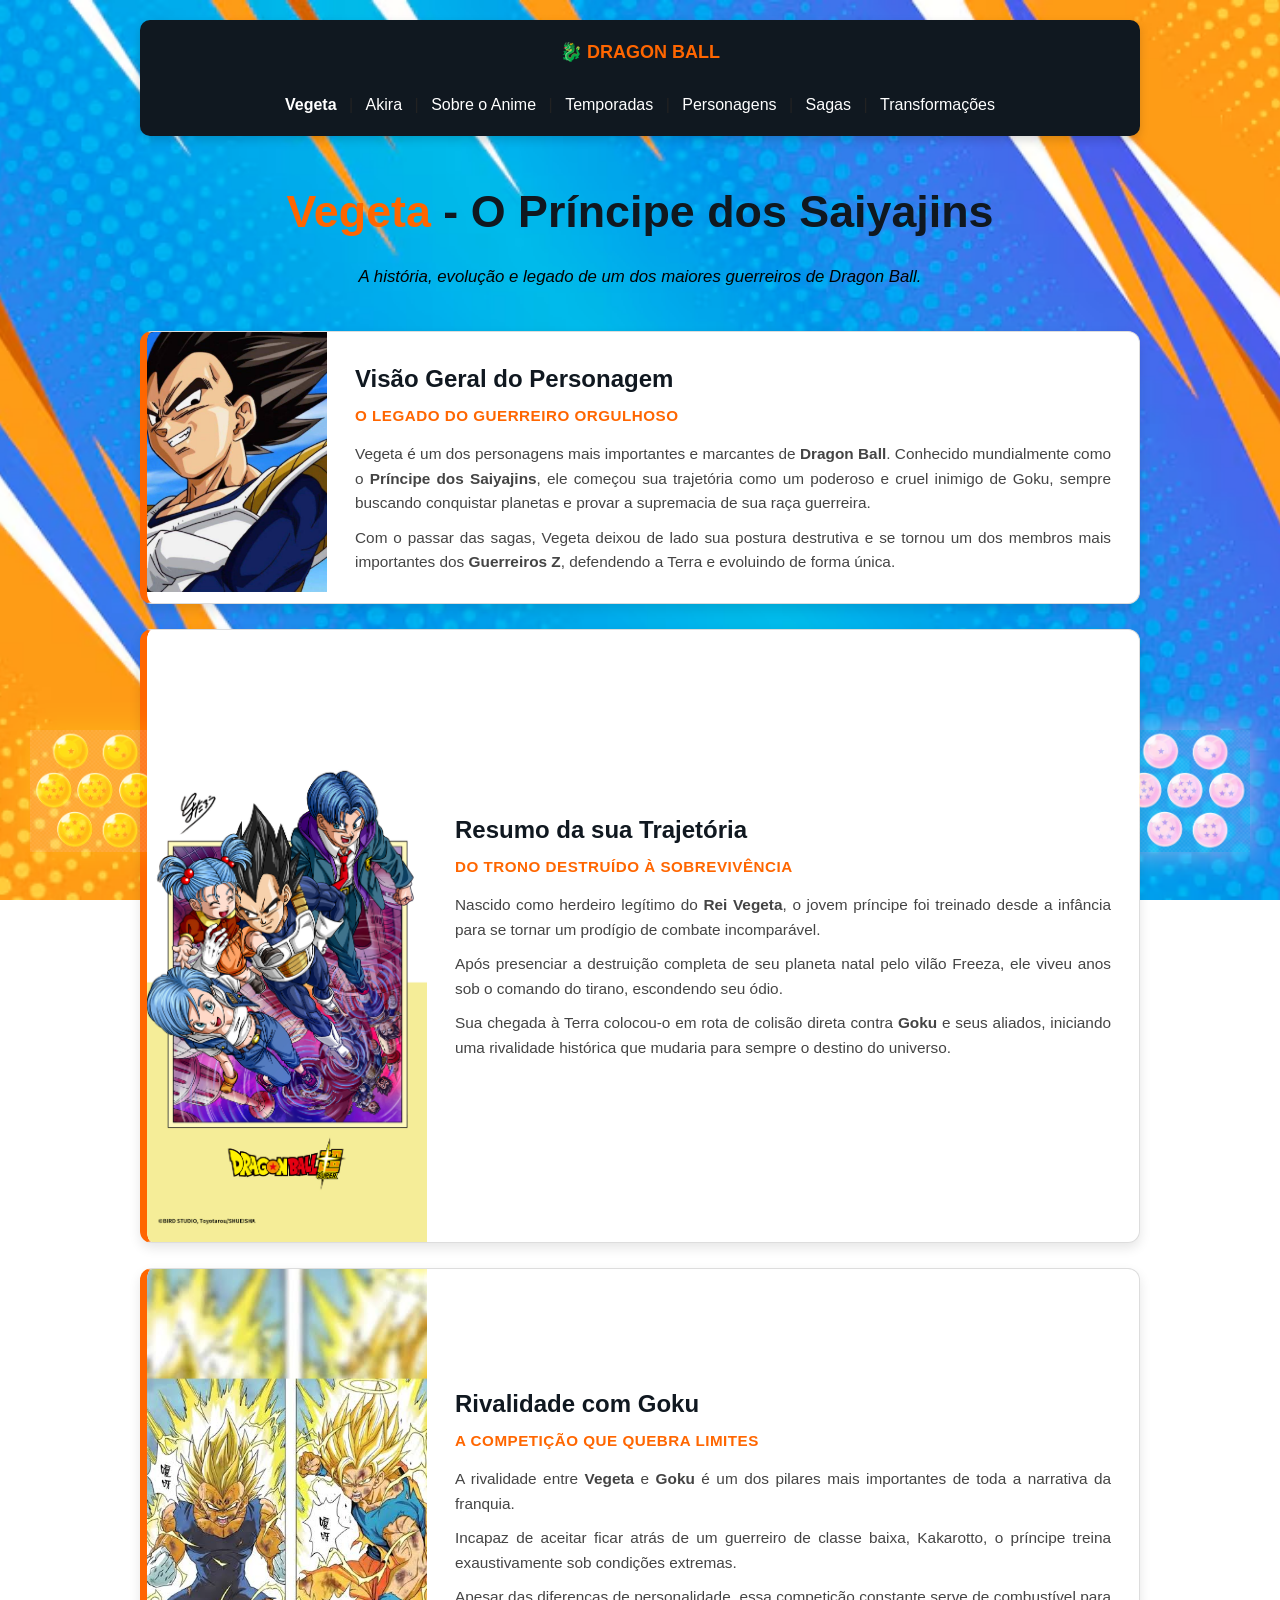
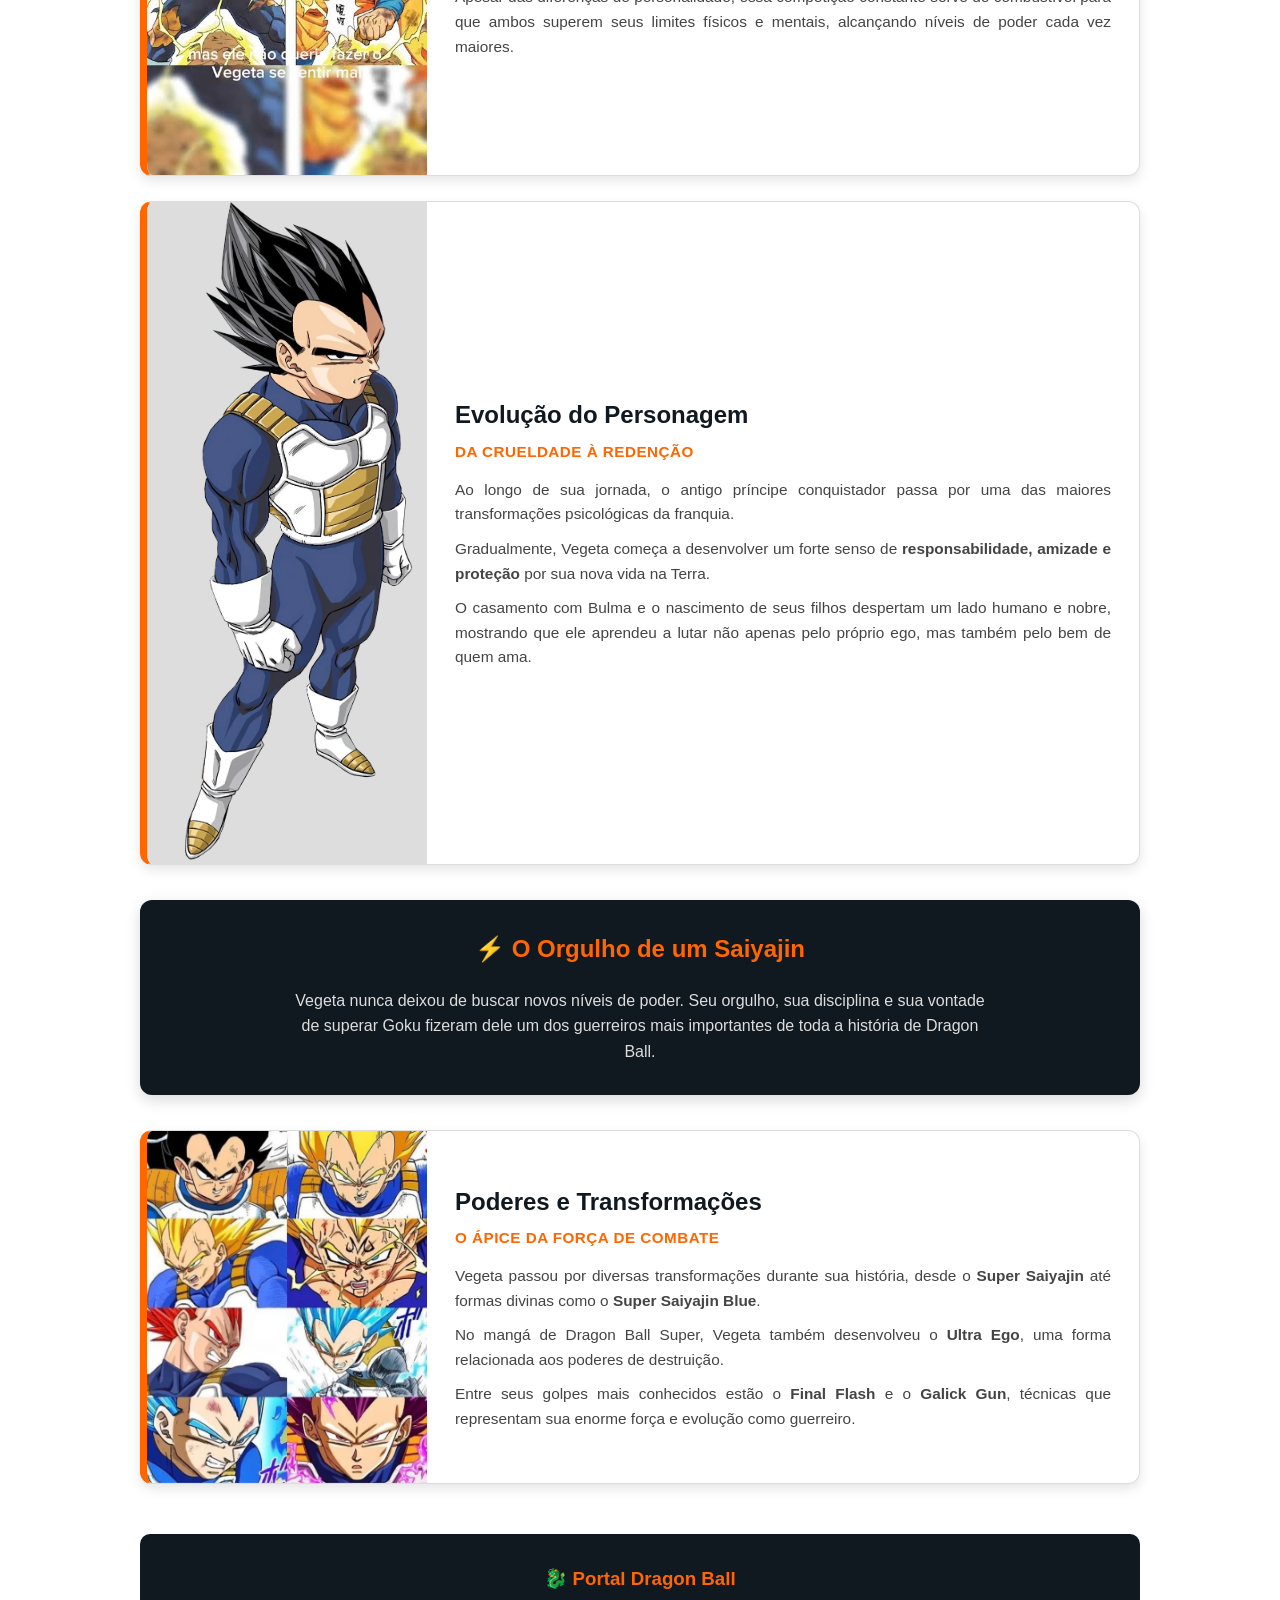
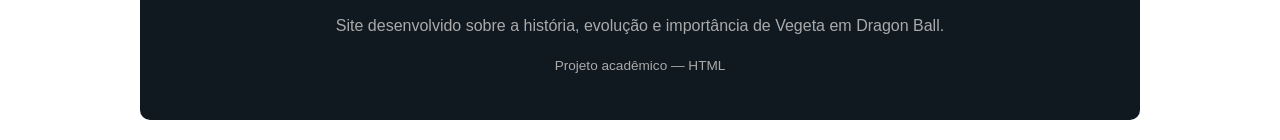
==== commit 7c9c4411: "feat: padronizacao dos cards, auras no hover e elementos flutuantes" ====
--- a/index.html
+++ b/index.html
@@ -1,4 +1,4 @@
-<<<<<<< HEAD
+
 <!DOCTYPE html>
 <html lang="pt-br">
 
@@ -12,6 +12,18 @@
 
 </head>
 <link rel="stylesheet" href="estilo.css">
+
+<!-- ESFERAS FLUTUANDO NO LADO ESQUERDO -->
+<div class="esferas-flutuantes esferas-esquerda">
+    <img src="./imagens/esferas.jpg" alt="Esferas do Dragão Esquerda" style="width: 100%; height: auto;">
+</div>
+
+<!-- ESFERAS FLUTUANDO NO LADO DIREITO -->
+<div class="esferas-flutuantes esferas-direita">
+    <img src="./imagens/esferas.jpg" alt="Esferas do Dragão Direita" style="width: 100%; height: auto;">
+</div>
+
+
 
 
 <body>
@@ -85,7 +97,7 @@
 
         </h1>
 
-        <p style="text-align: center; font-style: italic; color: #666; font-size: 1.05em;">
+        <p style="text-align: center; font-style: italic; color: #000; font-size: 1.05em;">
 
             A história, evolução e legado de um dos maiores guerreiros de Dragon Ball.
 
@@ -98,65 +110,50 @@
 
     <div style="max-width: 900px; margin: 0 auto;">
 
-
-        <!-- PERFIL INICIAL -->
+</div> 
+
+<!-- CARD DE VISÃO GERAL (VEGETA BASE) -->
+<div style="display: flex; align-items: stretch; background-color: white; border: 1px solid #ddd; border-left: 7px solid #ff6600; border-radius: 12px; margin-bottom: 25px; overflow: hidden; box-shadow: 0 5px 12px rgba(0,0,0,0.10);">
+
+    <div class="container-img-card">
+        <img src="./imagens/vegeta base.jpg" alt="Vegeta" class="img-card">
+    </div>
+
+    <div style="padding: 28px; display: flex; flex-direction: column; justify-content: center;">
+
+        <h3 style="margin: 0 0 5px 0; color: #101820; font-size: 1.5em;">
+            Visão Geral do Personagem
+        </h3>
+
+        <p style="margin: 0; color: #ff6600; font-weight: bold; font-size: 0.95em; text-transform: uppercase; letter-spacing: 0.5px;">
+            O Legado do Guerreiro Orgulhoso
+        </p>
+
+        <p style="margin: 14px 0 0 0; color: #444; font-size: 0.96em; text-align: justify;">
+            Vegeta é um dos personagens mais importantes e marcantes de
+            <strong>Dragon Ball</strong>. Conhecido mundialmente como o
+            <strong>Príncipe dos Saiyajins</strong>, ele começou sua trajetória
+            como um poderoso e cruel inimigo de Goku, sempre buscando conquistar
+            planetas e provar a supremacia de sua raça guerreira.
+        </p>
+
+        <p style="margin: 10px 0 0 0; color: #444; font-size: 0.96em; text-align: justify;">
+            Com o passar das sagas, Vegeta deixou de lado sua postura destrutiva
+            e se tornou um dos membros mais importantes dos
+            <strong>Guerreiros Z</strong>, defendendo a Terra e evoluindo de
+            forma única.
+        </p>
+
+    </div> 
+</div>
+
+        <!-- RESUMO DA TRAJETÓRIA -->
 
         <div style="display: flex; align-items: stretch; background-color: white; border: 1px solid #ddd; border-left: 7px solid #ff6600; border-radius: 12px; margin-bottom: 25px; overflow: hidden; box-shadow: 0 5px 12px rgba(0,0,0,0.10);">
 
             <div style="width: 280px; min-height: 240px; background-color: #ddd; flex-shrink: 0;">
 
-                <img src="./imagens/vegeta base.jpg"
-                     alt="Vegeta"
-                     style="width: 100%; height: 100%; object-fit: cover;">
-
-            </div>
-
-
-            <div style="padding: 28px; display: flex; flex-direction: column; justify-content: center;">
-
-                <h3 style="margin: 0 0 5px 0; color: #101820; font-size: 1.5em;">
-
-                    Visão Geral do Personagem
-
-                </h3>
-
-                <p style="margin: 0; color: #ff6600; font-weight: bold; font-size: 0.95em; text-transform: uppercase; letter-spacing: 0.5px;">
-
-                    O Legado do Guerreiro Orgulhoso
-
-                </p>
-
-                <p style="margin: 14px 0 0 0; color: #444; font-size: 0.96em; text-align: justify;">
-
-                    Vegeta é um dos personagens mais importantes e marcantes de
-                    <strong>Dragon Ball</strong>. Conhecido mundialmente como o
-                    <strong>Príncipe dos Saiyajins</strong>, ele começou sua trajetória
-                    como um poderoso e cruel inimigo de Goku, sempre buscando conquistar
-                    planetas e provar a supremacia de sua raça guerreira.
-
-                </p>
-
-                <p style="margin: 10px 0 0 0; color: #444; font-size: 0.96em; text-align: justify;">
-
-                    Com o passar das sagas, Vegeta deixou de lado sua postura destrutiva
-                    e se tornou um dos membros mais importantes dos
-                    <strong>Guerreiros Z</strong>, defendendo a Terra e evoluindo de
-                    forma única.
-
-                </p>
-
-            </div>
-
-        </div>
-
-
-        <!-- RESUMO DA TRAJETÓRIA -->
-
-        <div style="display: flex; align-items: stretch; background-color: white; border: 1px solid #ddd; border-left: 7px solid #ff6600; border-radius: 12px; margin-bottom: 25px; overflow: hidden; box-shadow: 0 5px 12px rgba(0,0,0,0.10);">
-
-            <div style="width: 280px; min-height: 240px; background-color: #ddd; flex-shrink: 0;">
-
-                <img src="./imagens/historia do vegeta.png"
+                <img src="./imagens/familia.jpg"
                      alt="História do Vegeta"
                      style="width: 100%; height: 100%; object-fit: cover;">
 
@@ -425,442 +422,4 @@
     </footer>
 
 
-</body>
-
-</html>
-```
-
-
-=======
-```html
-<!DOCTYPE html>
-
-<html lang="pt-br">
-
-<head>
-
-    <meta charset="UTF-8">
-
-    <meta name="viewport" content="width=device-width, initial-scale=1.0">
-
-    <title>Portal Dragon Ball - Vegeta</title>
-
-</head>
-
-
-<body style="font-family: Arial, sans-serif; max-width: 1000px; margin: 0 auto; padding: 20px; line-height: 1.6; background-color: #eef2f6; color: #222;">
-
-
-    <!-- MENU DE NAVEGAÇÃO -->
-
-    <nav style="text-align: center; margin-bottom: 40px; padding: 18px; background-color: #101820; border-radius: 10px; box-shadow: 0 4px 10px rgba(0,0,0,0.15);">
-
-        <b style="color: #ff6600; font-size: 18px;">
-            🐉 DRAGON BALL
-        </b>
-
-        <br><br>
-
-        <a href="index.html" style="margin: 0 8px; text-decoration: none; color: white; font-weight: bold;">
-            Vegeta
-        </a>
-
-        |
-
-        <a href="akira.html" style="margin: 0 8px; text-decoration: none; color: white;">
-            Akira
-        </a>
-
-        |
-
-        <a href="pages/Sobre_o_anime.html" style="margin: 0 8px; text-decoration: none; color: white;">
-            Sobre o Anime
-        </a>
-
-        |
-
-        <a href="topicos.html" style="margin: 0 8px; text-decoration: none; color: white;">
-            Temporadas
-        </a>
-
-        |
-
-        <a href="personagens.html" style="margin: 0 8px; text-decoration: none; color: white;">
-            Personagens
-        </a>
-
-        |
-
-        <a href="temporadas.html" style="margin: 0 8px; text-decoration: none; color: white;">
-            Sagas
-        </a>
-
-        |
-
-        <a href="transformacoes.html" style="margin: 0 8px; text-decoration: none; color: white;">
-            Transformações
-        </a>
-
-    </nav>
-
-
-    <!-- TÍTULO PRINCIPAL -->
-
-    <div style="text-align: center; margin-bottom: 40px;">
-
-        <h1 style="color: #101820; font-size: 2.8em; margin-bottom: 5px;">
-
-            <span style="color: #ff6600;">
-                Vegeta
-            </span>
-
-            - O Príncipe dos Saiyajins
-
-        </h1>
-
-        <p style="text-align: center; font-style: italic; color: #666; font-size: 1.05em;">
-
-            A história, evolução e legado de um dos maiores guerreiros de Dragon Ball.
-
-        </p>
-
-    </div>
-
-
-    <!-- CONTEÚDO -->
-
-    <div style="max-width: 900px; margin: 0 auto;">
-
-
-        <!-- PERFIL INICIAL -->
-
-        <div style="display: flex; align-items: stretch; background-color: white; border: 1px solid #ddd; border-left: 7px solid #ff6600; border-radius: 12px; margin-bottom: 25px; overflow: hidden; box-shadow: 0 5px 12px rgba(0,0,0,0.10);">
-
-            <div style="width: 280px; min-height: 240px; background-color: #ddd; flex-shrink: 0;">
-
-                <img src="./imagens/vegeta base.jpg"
-                     alt="Vegeta"
-                     style="width: 100%; height: 100%; object-fit: cover;">
-
-            </div>
-
-
-            <div style="padding: 28px; display: flex; flex-direction: column; justify-content: center;">
-
-                <h3 style="margin: 0 0 5px 0; color: #101820; font-size: 1.5em;">
-
-                    Visão Geral do Personagem
-
-                </h3>
-
-                <p style="margin: 0; color: #ff6600; font-weight: bold; font-size: 0.95em; text-transform: uppercase; letter-spacing: 0.5px;">
-
-                    O Legado do Guerreiro Orgulhoso
-
-                </p>
-
-                <p style="margin: 14px 0 0 0; color: #444; font-size: 0.96em; text-align: justify;">
-
-                    Vegeta é um dos personagens mais importantes e marcantes de
-                    <strong>Dragon Ball</strong>. Conhecido mundialmente como o
-                    <strong>Príncipe dos Saiyajins</strong>, ele começou sua trajetória
-                    como um poderoso e cruel inimigo de Goku, sempre buscando conquistar
-                    planetas e provar a supremacia de sua raça guerreira.
-
-                </p>
-
-                <p style="margin: 10px 0 0 0; color: #444; font-size: 0.96em; text-align: justify;">
-
-                    Com o passar das sagas, Vegeta deixou de lado sua postura destrutiva
-                    e se tornou um dos membros mais importantes dos
-                    <strong>Guerreiros Z</strong>, defendendo a Terra e evoluindo de
-                    forma única.
-
-                </p>
-
-            </div>
-
-        </div>
-
-
-        <!-- RESUMO DA TRAJETÓRIA -->
-
-        <div style="display: flex; align-items: stretch; background-color: white; border: 1px solid #ddd; border-left: 7px solid #ff6600; border-radius: 12px; margin-bottom: 25px; overflow: hidden; box-shadow: 0 5px 12px rgba(0,0,0,0.10);">
-
-            <div style="width: 280px; min-height: 240px; background-color: #ddd; flex-shrink: 0;">
-
-                <img src="./imagens/historia do vegeta.png"
-                     alt="História do Vegeta"
-                     style="width: 100%; height: 100%; object-fit: cover;">
-
-            </div>
-
-
-            <div style="padding: 28px; display: flex; flex-direction: column; justify-content: center;">
-
-                <h3 style="margin: 0 0 5px 0; color: #101820; font-size: 1.5em;">
-
-                    Resumo da sua Trajetória
-
-                </h3>
-
-                <p style="margin: 0; color: #ff6600; font-weight: bold; font-size: 0.95em; text-transform: uppercase; letter-spacing: 0.5px;">
-
-                    Do Trono Destruído à Sobrevivência
-
-                </p>
-
-                <p style="margin: 14px 0 0 0; color: #444; font-size: 0.96em; text-align: justify;">
-
-                    Nascido como herdeiro legítimo do
-                    <strong>Rei Vegeta</strong>, o jovem príncipe foi treinado desde
-                    a infância para se tornar um prodígio de combate incomparável.
-
-                </p>
-
-                <p style="margin: 10px 0 0 0; color: #444; font-size: 0.96em; text-align: justify;">
-
-                    Após presenciar a destruição completa de seu planeta natal pelo
-                    vilão Freeza, ele viveu anos sob o comando do tirano, escondendo
-                    seu ódio.
-
-                </p>
-
-                <p style="margin: 10px 0 0 0; color: #444; font-size: 0.96em; text-align: justify;">
-
-                    Sua chegada à Terra colocou-o em rota de colisão direta contra
-                    <strong>Goku</strong> e seus aliados, iniciando uma rivalidade
-                    histórica que mudaria para sempre o destino do universo.
-
-                </p>
-
-            </div>
-
-        </div>
-
-
-        <!-- RIVALIDADE COM GOKU -->
-
-        <div style="display: flex; align-items: stretch; background-color: white; border: 1px solid #ddd; border-left: 7px solid #ff6600; border-radius: 12px; margin-bottom: 25px; overflow: hidden; box-shadow: 0 5px 12px rgba(0,0,0,0.10);">
-
-            <div style="width: 280px; min-height: 240px; background-color: #ddd; flex-shrink: 0;">
-
-                <img src="./imagens/luta vxg.jpg"
-                     alt="Vegeta contra Goku"
-                     style="width: 100%; height: 100%; object-fit: cover;">
-
-            </div>
-
-
-            <div style="padding: 28px; display: flex; flex-direction: column; justify-content: center;">
-
-                <h3 style="margin: 0 0 5px 0; color: #101820; font-size: 1.5em;">
-
-                    Rivalidade com Goku
-
-                </h3>
-
-                <p style="margin: 0; color: #ff6600; font-weight: bold; font-size: 0.95em; text-transform: uppercase; letter-spacing: 0.5px;">
-
-                    A Competição que Quebra Limites
-
-                </p>
-
-                <p style="margin: 14px 0 0 0; color: #444; font-size: 0.96em; text-align: justify;">
-
-                    A rivalidade entre <strong>Vegeta</strong> e
-                    <strong>Goku</strong> é um dos pilares mais importantes
-                    de toda a narrativa da franquia.
-
-                </p>
-
-                <p style="margin: 10px 0 0 0; color: #444; font-size: 0.96em; text-align: justify;">
-
-                    Incapaz de aceitar ficar atrás de um guerreiro de classe baixa,
-                    Kakarotto, o príncipe treina exaustivamente sob condições extremas.
-
-                </p>
-
-                <p style="margin: 10px 0 0 0; color: #444; font-size: 0.96em; text-align: justify;">
-
-                    Apesar das diferenças de personalidade, essa competição constante
-                    serve de combustível para que ambos superem seus limites físicos
-                    e mentais, alcançando níveis de poder cada vez maiores.
-
-                </p>
-
-            </div>
-
-        </div>
-
-
-        <!-- EVOLUÇÃO DO PERSONAGEM -->
-
-        <div style="display: flex; align-items: stretch; background-color: white; border: 1px solid #ddd; border-left: 7px solid #ff6600; border-radius: 12px; margin-bottom: 25px; overflow: hidden; box-shadow: 0 5px 12px rgba(0,0,0,0.10);">
-
-            <div style="width: 280px; min-height: 240px; background-color: #ddd; flex-shrink: 0;">
-
-                <img src="./imagens/vegeta persona.webp"
-                     alt="Evolução do Vegeta"
-                     style="width: 100%; height: 100%; object-fit: cover;">
-
-            </div>
-
-
-            <div style="padding: 28px; display: flex; flex-direction: column; justify-content: center;">
-
-                <h3 style="margin: 0 0 5px 0; color: #101820; font-size: 1.5em;">
-
-                    Evolução do Personagem
-
-                </h3>
-
-                <p style="margin: 0; color: #ff6600; font-weight: bold; font-size: 0.95em; text-transform: uppercase; letter-spacing: 0.5px;">
-
-                    Da Crueldade à Redenção
-
-                </p>
-
-                <p style="margin: 14px 0 0 0; color: #444; font-size: 0.96em; text-align: justify;">
-
-                    Ao longo de sua jornada, o antigo príncipe conquistador passa por
-                    uma das maiores transformações psicológicas da franquia.
-
-                </p>
-
-                <p style="margin: 10px 0 0 0; color: #444; font-size: 0.96em; text-align: justify;">
-
-                    Gradualmente, Vegeta começa a desenvolver um forte senso de
-                    <strong>responsabilidade, amizade e proteção</strong> por sua
-                    nova vida na Terra.
-
-                </p>
-
-                <p style="margin: 10px 0 0 0; color: #444; font-size: 0.96em; text-align: justify;">
-
-                    O casamento com Bulma e o nascimento de seus filhos despertam
-                    um lado humano e nobre, mostrando que ele aprendeu a lutar
-                    não apenas pelo próprio ego, mas também pelo bem de quem ama.
-
-                </p>
-
-            </div>
-
-        </div>
-
-
-        <!-- DESTAQUE -->
-
-        <div style="background-color: #101820; color: white; padding: 30px; border-radius: 12px; margin: 35px 0; text-align: center; box-shadow: 0 5px 15px rgba(0,0,0,0.15);">
-
-            <h2 style="color: #ff6600; margin-top: 0;">
-
-                ⚡ O Orgulho de um Saiyajin
-
-            </h2>
-
-            <p style="color: #ddd; max-width: 700px; margin: 0 auto;">
-
-                Vegeta nunca deixou de buscar novos níveis de poder.
-                Seu orgulho, sua disciplina e sua vontade de superar Goku
-                fizeram dele um dos guerreiros mais importantes de toda
-                a história de Dragon Ball.
-
-            </p>
-
-        </div>
-
-
-        <!-- PODERES E TRANSFORMAÇÕES -->
-
-        <div style="display: flex; align-items: stretch; background-color: white; border: 1px solid #ddd; border-left: 7px solid #ff6600; border-radius: 12px; margin-bottom: 25px; overflow: hidden; box-shadow: 0 5px 12px rgba(0,0,0,0.10);">
-
-            <div style="width: 280px; min-height: 240px; background-color: #ddd; flex-shrink: 0;">
-
-                <img src="./imagens/evolucao.webp"
-                     alt="Transformações do Vegeta"
-                     style="width: 100%; height: 100%; object-fit: cover;">
-
-            </div>
-
-
-            <div style="padding: 28px; display: flex; flex-direction: column; justify-content: center;">
-
-                <h3 style="margin: 0 0 5px 0; color: #101820; font-size: 1.5em;">
-
-                    Poderes e Transformações
-
-                </h3>
-
-                <p style="margin: 0; color: #ff6600; font-weight: bold; font-size: 0.95em; text-transform: uppercase; letter-spacing: 0.5px;">
-
-                    O Ápice da Força de Combate
-
-                </p>
-
-                <p style="margin: 14px 0 0 0; color: #444; font-size: 0.96em; text-align: justify;">
-
-                    Vegeta passou por diversas transformações durante sua história,
-                    desde o <strong>Super Saiyajin</strong> até formas divinas como
-                    o <strong>Super Saiyajin Blue</strong>.
-
-                </p>
-
-                <p style="margin: 10px 0 0 0; color: #444; font-size: 0.96em; text-align: justify;">
-
-                    No mangá de Dragon Ball Super, Vegeta também desenvolveu o
-                    <strong>Ultra Ego</strong>, uma forma relacionada aos poderes
-                    de destruição.
-
-                </p>
-
-                <p style="margin: 10px 0 0 0; color: #444; font-size: 0.96em; text-align: justify;">
-
-                    Entre seus golpes mais conhecidos estão o
-                    <strong>Final Flash</strong> e o
-                    <strong>Galick Gun</strong>, técnicas que representam sua
-                    enorme força e evolução como guerreiro.
-
-                </p>
-
-            </div>
-
-        </div>
-
-
-    </div>
-
-
-    <!-- RODAPÉ -->
-
-    <footer style="text-align: center; margin-top: 50px; padding: 30px; background-color: #101820; color: #aaa; border-radius: 10px;">
-
-        <h3 style="color: #ff6600; margin-top: 0;">
-
-            🐉 Portal Dragon Ball
-
-        </h3>
-
-        <p>
-
-            Site desenvolvido sobre a história,
-            evolução e importância de Vegeta em Dragon Ball.
-
-        </p>
-
-        <p style="font-size: 0.85em;">
-
-            Projeto acadêmico — HTML
-
-        </p>
-
-    </footer>
-
-
-</body>
-
-</html>
-```
-
-
->>>>>>> 696e1ad8465c8d9b16ef7e659d23c008cae9df61
+</body>
--- a/estilo.css
+++ b/estilo.css
@@ -1,12 +1,13 @@
 /* ==========================================
-   CONFIGURAÇÃO DO DESIGN GLOBAL DO SITE
+   1. CONFIGURAÇÃO DO DESIGN GLOBAL COM PARALLAX
    ========================================== */
    body {
+    /* Força a imagem a cobrir a tela e ficar FIXA enquanto o site rola */
     background-image: url("imagens/fundoparallax.avif"); 
-    background-attachment: fixed;
-    background-position: center center;
-    background-repeat: no-repeat;
-    background-size: cover;
+    background-attachment: fixed !important;
+    background-position: center center !important;
+    background-repeat: no-repeat !important;
+    background-size: cover !important;
     
     font-family: Arial, sans-serif;
     max-width: 1000px;
@@ -16,95 +17,257 @@
     color: #222;
   }
   
-  /* ==========================================
-     PADRONIZAÇÃO DOS CARDS DE CONTEÚDO
+  /* Correção do menu de navegação (hover destacado) */
+  nav a {
+    transition: color 0.2s ease-in-out;
+  }
+  nav a:hover {
+    color: #0044cc !important; 
+    text-decoration: underline !important; 
+  }
+  
+  /* ==========================================
+     2. PADRONIZAÇÃO DOS CARDS DE CONTEÚDO (FORMATO VERTICAL)
      ========================================== */
   
-  /* Bloco cinza por trás da imagem */
+  /* Formato de 'Card de Personagem' (Alto e Elegante) */
   .container-img-card {
-    width: 200px !important;
-    height: 230px !important; 
+    width: 180px !important;  
+    height: 260px !important; 
     flex-shrink: 0;           
-    background-color: #eaeaea;
-  }
-  
-  /* Configuração milimétrica das imagens */
+    background-color: #222;   /* Fundo escuro caso a imagem demore a carregar */
+    overflow: hidden;         
+    position: relative;       /* Necessário para conter o raio em zigue-zague */
+  }
+  
+  /* Preenchimento perfeito e efeito profissional de zoom */
   .img-card {
-    width: 200px !important;   
+    width: 100% !important;   
     height: 100% !important;  
-    object-fit: cover;        
+    object-fit: cover;        /* Preenche tudo sem deixar bordas ou faixas cinzas */
     border-top-left-radius: 7px;
     border-bottom-left-radius: 7px;
-  }
-  
-  /* Ajustes de foco */
+    transition: transform 0.4s cubic-bezier(0.25, 1, 0.5, 1);
+  }
+  
+  /* Efeito dinâmico ao passar o mouse no card */
+  .container-img-card:hover .img-card {
+    transform: scale(1.06); 
+  }
+  
+  /* Garante o enquadramento perfeito focando no rosto/cabelo do Vegeta */
   .foco-topo {
     object-position: center top !important;
   }
-  
   .foco-base {
     object-position: center bottom !important;
   }
   
   /* ==========================================
-     ANIMAÇÕES DE AURA (KI MÁXIMO EXTERNO E INTERNO)
+     3. ANIMAÇÕES DE AURA COM TRANSPARÊNCIA E ESTALOS
      ========================================== */
   
-  /* ---------- 1. AURA DOURADA SUPER FORTE (SSJ1, SSJ2, GRAU 2 E 3) ---------- */
+  /* Deixa o fundo dos cards levemente translúcido para o parallax aparecer atrás deles */
+  .aura-ssj, .aura-blue, .aura-ego, .aura-vermelha {
+    background-color: rgba(255, 255, 255, 0.94) !important;
+    backdrop-filter: blur(5px); /* Efeito vidro fosco */
+    transition: filter 0.2s ease-in-out;
+  }
+  
+  /* ---------- 1. AURA DOURADA COM ESTALOS ELÉTRICOS (SSJ2 / GRAUS) ---------- */
   @keyframes auraDourada {
-    0% { filter: drop-shadow(0 0 6px rgba(255, 215, 0, 0.6)); }
-    50% { filter: drop-shadow(0 0 25px rgba(255, 215, 0, 1)) drop-shadow(0 0 35px rgba(255, 140, 0, 0.8)); }
-    100% { filter: drop-shadow(0 0 6px rgba(255, 215, 0, 0.6)); }
-  }
-  .aura-ssj {
-    animation: auraDourada 2s infinite ease-in-out;
-    border-left: 6px solid #ffd700 !important;
-  }
-  .aura-ssj .container-img-card, .aura-ssj h3 {
-    animation: auraDourada 2s infinite ease-in-out;
-  }
-  
-  /* ---------- 2. AURA AZUL DIVINA (SSJ GOD, BLUE, EVOLUTION) ---------- */
+    0%, 100% { filter: drop-shadow(0 0 5px rgba(255, 215, 0, 0.5)); }
+    20% { filter: drop-shadow(0 0 28px rgba(255, 215, 0, 1)) drop-shadow(0 0 8px rgba(255,255,255,0.9)); }
+    23% { filter: drop-shadow(0 0 12px rgba(255, 140, 0, 0.6)); } /* Micro-estalo/queda rápida de Ki */
+    25% { filter: drop-shadow(0 0 35px rgba(255, 215, 0, 1)) drop-shadow(0 0 40px rgba(255, 140, 0, 0.8)); }
+    60% { filter: drop-shadow(0 0 30px rgba(255, 215, 0, 1)); }
+    62% { filter: drop-shadow(0 0 6px rgba(255, 255, 255, 0.4)); } /* Outro estalo elétrico */
+  }
+  .aura-ssj { border-left: 6px solid #ffd700 !important; }
+  .aura-ssj:hover { animation: auraDourada 1.2s infinite linear; }
+  .aura-ssj:hover .container-img-card, .aura-ssj:hover h3 { animation: auraDourada 1.2s infinite linear; }
+  
+  /* ---------- 2. AURA AZUL COM ESTALOS ELÉTRICOS (BLUE / GOD) ---------- */
   @keyframes auraAzul {
-    0% { filter: drop-shadow(0 0 6px rgba(0, 191, 255, 0.6)); }
-    50% { filter: drop-shadow(0 0 25px rgba(0, 162, 255, 1)) drop-shadow(0 0 35px rgba(0, 0, 255, 0.7)); }
-    100% { filter: drop-shadow(0 0 6px rgba(0, 191, 255, 0.6)); }
-  }
-  .aura-blue {
-    animation: auraAzul 1.8s infinite ease-in-out;
-    border-left: 6px solid #00a2ff !important;
-  }
-  .aura-blue .container-img-card, .aura-blue h3 {
-    animation: auraAzul 1.8s infinite ease-in-out;
-  }
-  
-  /* ---------- 3. AURA ROXA DO EGO SUPERIOR ---------- */
+    0%, 100% { filter: drop-shadow(0 0 5px rgba(0, 191, 255, 0.5)); }
+    20% { filter: drop-shadow(0 0 28px rgba(0, 162, 255, 1)) drop-shadow(0 0 8px rgba(255,255,255,0.9)); }
+    23% { filter: drop-shadow(0 0 12px rgba(0, 0, 255, 0.6)); } 
+    25% { filter: drop-shadow(0 0 35px rgba(0, 191, 255, 1)) drop-shadow(0 0 40px rgba(0, 0, 255, 0.7)); }
+    60% { filter: drop-shadow(0 0 30px rgba(0, 162, 255, 1)); }
+    62% { filter: drop-shadow(0 0 6px rgba(255, 255, 255, 0.5)); } 
+  }
+  .aura-blue { border-left: 6px solid #00a2ff !important; }
+  .aura-blue:hover { animation: auraAzul 1.2s infinite linear; }
+  .aura-blue:hover .container-img-card, .aura-blue:hover h3 { animation: auraAzul 1.2s infinite linear; }
+  
+  /* ---------- 3. AURA ROXA COM ESTALOS ELÉTRICOS (EGO SUPERIOR) ---------- */
   @keyframes auraRoxa {
-    0% { filter: drop-shadow(0 0 6px rgba(186, 85, 211, 0.6)); }
-    50% { filter: drop-shadow(0 0 25px rgba(140, 0, 255, 1)) drop-shadow(0 0 35px rgba(75, 0, 130, 0.8)); }
-    100% { filter: drop-shadow(0 0 6px rgba(186, 85, 211, 0.6)); }
-  }
-  .aura-ego {
-    animation: auraRoxa 2.2s infinite ease-in-out;
-    border-left: 6px solid #8c00ff !important;
-  }
-  .aura-ego .container-img-card, .aura-ego h3 {
-    animation: auraRoxa 2.2s infinite ease-in-out;
-  }
-  
-  /* ---------- 4. AURA VERMELHA FURIOSA (OOZARU / SAGA SAIYAJIN) ---------- */
+    0%, 100% { filter: drop-shadow(0 0 5px rgba(186, 85, 211, 0.5)); }
+    20% { filter: drop-shadow(0 0 28px rgba(140, 0, 255, 1)) drop-shadow(0 0 8px rgba(255,255,255,0.9)); }
+    23% { filter: drop-shadow(0 0 12px rgba(75, 0, 130, 0.6)); } 
+    25% { filter: drop-shadow(0 0 35px rgba(140, 0, 255, 1)) drop-shadow(0 0 40px rgba(75, 0, 130, 0.8)); }
+    60% { filter: drop-shadow(0 0 30px rgba(140, 0, 255, 1)); }
+    62% { filter: drop-shadow(0 0 6px rgba(255, 255, 255, 0.4)); } 
+  }
+  .aura-ego { border-left: 6px solid #8c00ff !important; }
+  .aura-ego:hover { animation: auraRoxa 1.2s infinite linear; }
+  .aura-ego:hover .container-img-card, .aura-ego:hover h3 { animation: auraRoxa 1.2s infinite linear; }
+  
+  /* ---------- 4. AURA VERMELHA COM ESTALOS ELÉTRICOS (SSJ4 / OOZARU) ---------- */
   @keyframes auraVermelha {
-    0% { filter: drop-shadow(0 0 6px rgba(255, 0, 0, 0.5)); }
-    50% { filter: drop-shadow(0 0 25px rgba(255, 0, 0, 1)) drop-shadow(0 0 35px rgba(139, 0, 0, 0.8)); }
-    100% { filter: drop-shadow(0 0 6px rgba(255, 0, 0, 0.5)); }
-  }
-  .aura-vermelha {
-    animation: auraVermelha 2s infinite ease-in-out;
-    border-left: 6px solid #ff0000 !important;
-  }
-  .aura-vermelha .container-img-card, .aura-vermelha h3 {
-    animation: auraVermelha 2s infinite ease-in-out;
-  }
+    0%, 100% { filter: drop-shadow(0 0 5px rgba(255, 0, 0, 0.4)); }
+    20% { filter: drop-shadow(0 0 28px rgba(255, 0, 0, 1)) drop-shadow(0 0 8px rgba(255,255,255,0.9)); }
+    23% { filter: drop-shadow(0 0 12px rgba(139, 0, 0, 0.6)); } 
+    25% { filter: drop-shadow(0 0 35px rgba(255, 0, 0, 1)) drop-shadow(0 0 40px rgba(139, 0, 0, 0.8)); }
+    60% { filter: drop-shadow(0 0 30px rgba(255, 0, 0, 1)); }
+    62% { filter: drop-shadow(0 0 6px rgba(255, 255, 255, 0.4)); } 
+  }
+  .aura-vermelha { border-left: 6px solid #ff0000 !important; }
+  .aura-vermelha:hover { animation: auraVermelha 1.2s infinite linear; }
+  .aura-vermelha:hover .container-img-card, .aura-vermelha:hover h3 { animation: auraVermelha 1.2s infinite linear; }
+  
+  /* ==========================================
+     4. EFEITO DE RAIO EM ZIGUE-ZAGUE COM CSS PURO
+     ========================================== */
+  @keyframes choqueZigueZague {
+    0%, 100% { transform: scaleX(1) translateX(0); opacity: 0; }
+    20% { transform: scaleX(1.5) translateX(-20px) skewX(-10deg); opacity: 1; }
+    23% { transform: scaleX(0.5) translateX(30px); opacity: 0.2; } /* Micro-estalo */
+    25% { transform: scaleX(2) translateX(-10px) skewX(15deg); opacity: 1; } /* Pico de energia */
+    60% { transform: scaleX(1.2) translateX(15px); opacity: 0.8; }
+    62% { transform: scaleX(0.3) translateX(-5px); opacity: 0.1; } /* Segundo estalo */
+  }
+  
+  .raio-eletrico-css {
+    position: absolute;
+    top: 0;
+    left: 0;
+    width: 100%;
+    height: 100%;
+    pointer-events: none;
+    z-index: 10;
+    /* O segredo do zigue-zague: o alto contraste junta as linhas borradas em faíscas */
+    filter: blur(1px) contrast(20) brightness(1.5); 
+    opacity: 0; /* Escondido por padrão */
+    overflow: hidden;
+  }
+  
+  .raio-eletrico-css::before {
+    content: "";
+    position: absolute;
+    top: -20%;
+    left: 35%;
+    width: 8px;
+    height: 140%;
+    /* Cria o efeito quebrado e serrilhado elétrico */
+    background: repeating-linear-gradient(
+      45deg,
+      transparent,
+      transparent 10px,
+      #ffffff 10px,
+      #ffd700 15px,
+      transparent 15px,
+      transparent 25px
+    );
+    box-shadow: 0 0 10px #ffd700, 0 0 20px #ffaa00;
+  }
+  
+  /* ATIVADOR UNIFICADO: Ativa o zigue-zague ao passar o mouse em QUALQUER card com aura */
+  .aura-ssj:hover .raio-eletrico-css,
+  .aura-blue:hover .raio-eletrico-css,
+  .aura-ego:hover .raio-eletrico-css,
+  .aura-vermelha:hover .raio-eletrico-css {
+    opacity: 1;
+    animation: choqueZigueZague 0.6s infinite linear;
+  }
+  /* ==========================================
+   EFEITO DE ESFERAS DO DRAGÃO FLUTUANDO (AMBOS OS LADOS)
+   ========================================== */
+
+/* Animação suave de subida e descida */
+@keyframes flutuarSuave {
+  0% { transform: translateY(0); }
+  50% { transform: translateY(-20px); } /* Sobe 20px no ápice */
+  100% { transform: translateY(0); }
+}
+
+/* Configuração base para as esferas */
+.esferas-flutuantes {
+  position: fixed;
+  bottom: 40px; /* Distância do fundo da página */
+  width: 130px; /* Tamanho do bloco das esferas */
+  height: auto;
+  z-index: 1000; /* Fica acima do conteúdo */
+  pointer-events: none; /* Permite clicar no conteúdo por trás */
+  
+  /* REMOVE O FUNDO PRETO XADREZ DA IMAGEM E DEIXA SÓ AS ESFERAS */
+  mix-blend-mode: screen; 
+  
+  /* Sombra brilhante neon para dar destaque */
+  filter: drop-shadow(0 0 15px rgba(255, 102, 0, 0.6)); 
+}
+
+/* Lado Esquerdo */
+.esferas-esquerda {
+  left: 30px;
+  animation: flutuarSuave 3.5s infinite ease-in-out;
+}
+
+/* Lado Direito */
+.esferas-direita {
+  right: 30px;
+  /* Tempo de 4 segundos para os dois lados flutuarem em ritmos diferentes (mais realista) */
+  animation: flutuarSuave 4s infinite ease-in-out;
+}
+/* ==========================================
+   ELEMENTOS FLUTUANTES CORRIGIDOS (SEM FUNDO)
+   ========================================== */
+
+/* Animação mística e suave de flutuar */
+@keyframes flutuarSuave {
+  0% { transform: translateY(0); }
+  50% { transform: translateY(-20px); }
+  100% { transform: translateY(0); }
+}
+
+/* DRAGÃO DA ESQUERDA (Fundo Branco Removido com Multiply) */
+.lado-shenlong {
+  position: fixed;
+  bottom: 40px; 
+  left: 20px;
+  width: 130px; 
+  height: auto;
+  z-index: 1000;
+  pointer-events: none; 
+  
+  /* CORREÇÃO AQUI: Apaga perfeitamente o quadrado branco da imagem */
+  mix-blend-mode: multiply; 
+  
+  animation: flutuarSuave 4.5s infinite ease-in-out;
+}
+
+/* DRAGÃO DA DIREITA (Fundo Xadrez Falso Tratado) */
+.lado-esferas {
+  position: fixed;
+  bottom: 40px; 
+  right: 20px;
+  width: 130px; 
+  height: auto;
+  z-index: 1000;
+  pointer-events: none; 
+  
+  /* CORREÇÃO AQUI: Remove o xadrez claro e dá um brilho dourado neon */
+  mix-blend-mode: color-dodge; 
+  filter: drop-shadow(0 0 10px rgba(255, 166, 0, 0.8)) brightness(1.2);
+  
+  animation: flutuarSuave 3.5s infinite ease-in-out;
+}
+
+
+  
+  
+
+  
   
   
   
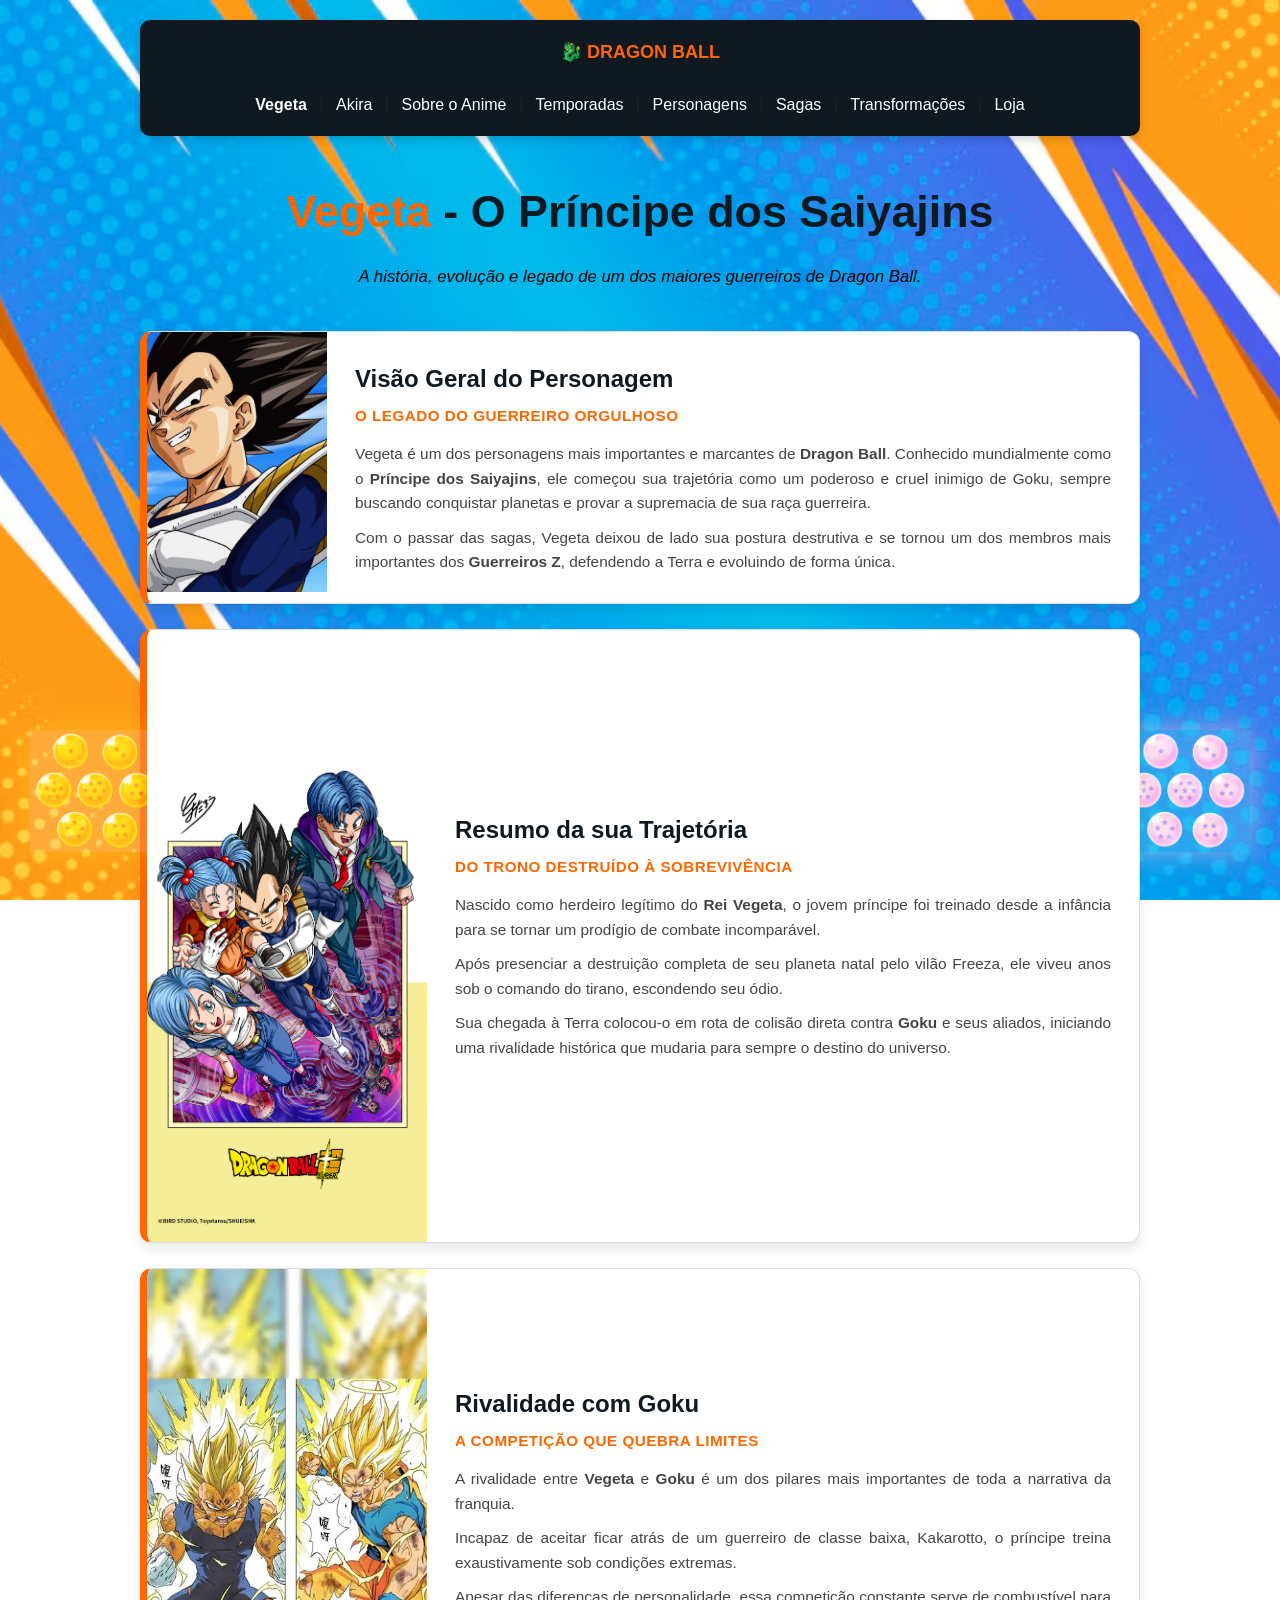
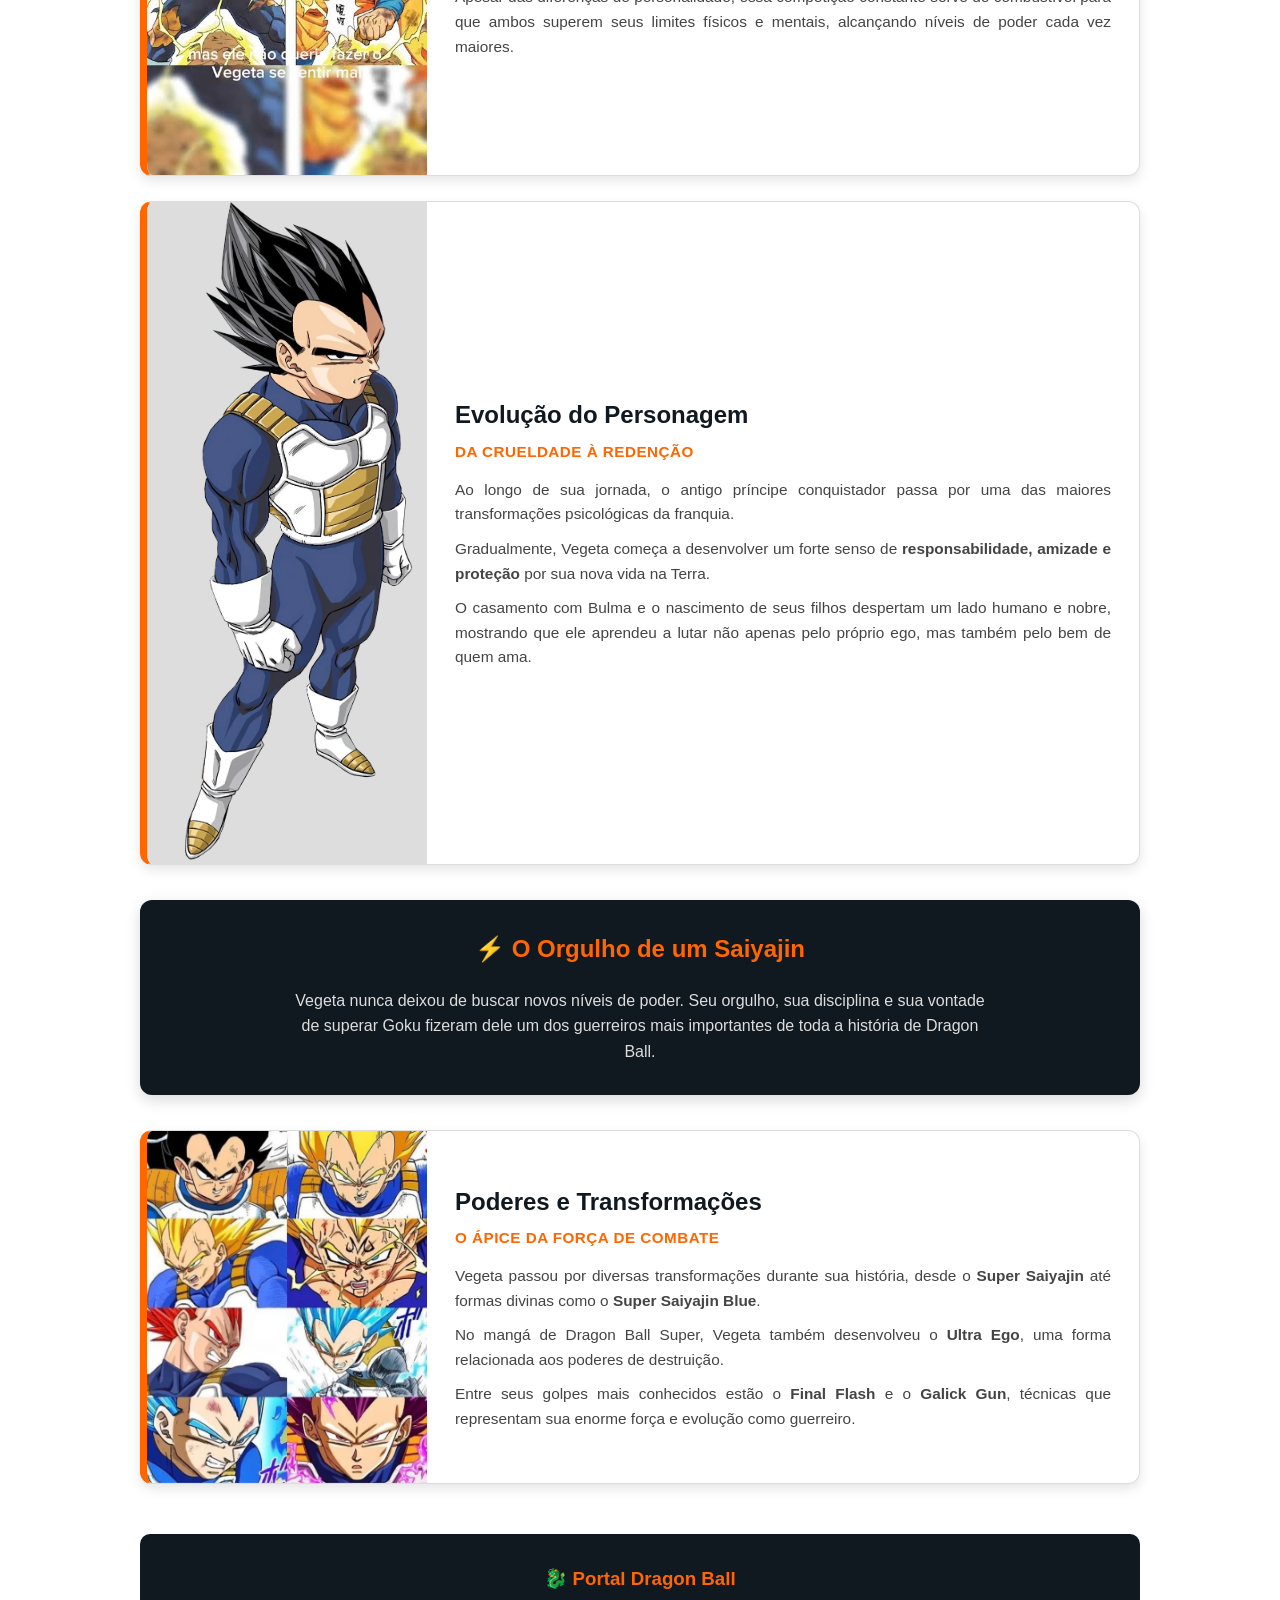
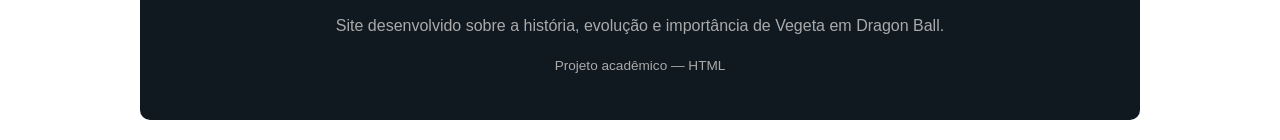
==== commit 24e79a39: "Inclui Loja no menu e corrige link Sobre o Anime" ====
--- a/index.html
+++ b/index.html
@@ -52,7 +52,7 @@
 
         |
 
-        <a href="pages/Sobre_o_anime.html" style="margin: 0 8px; text-decoration: none; color: white;">
+        <a href="pages/sobre_o_anime.html" style="margin: 0 8px; text-decoration: none; color: white;">
             Sobre o Anime
         </a>
 
@@ -80,7 +80,11 @@
             Transformações
         </a>
 
-    </nav>
+    
+        |
+
+        <a href="loja.html" style="margin: 0 8px; text-decoration: none; color: white;">Loja</a>
+</nav>
 
 
     <!-- TÍTULO PRINCIPAL -->
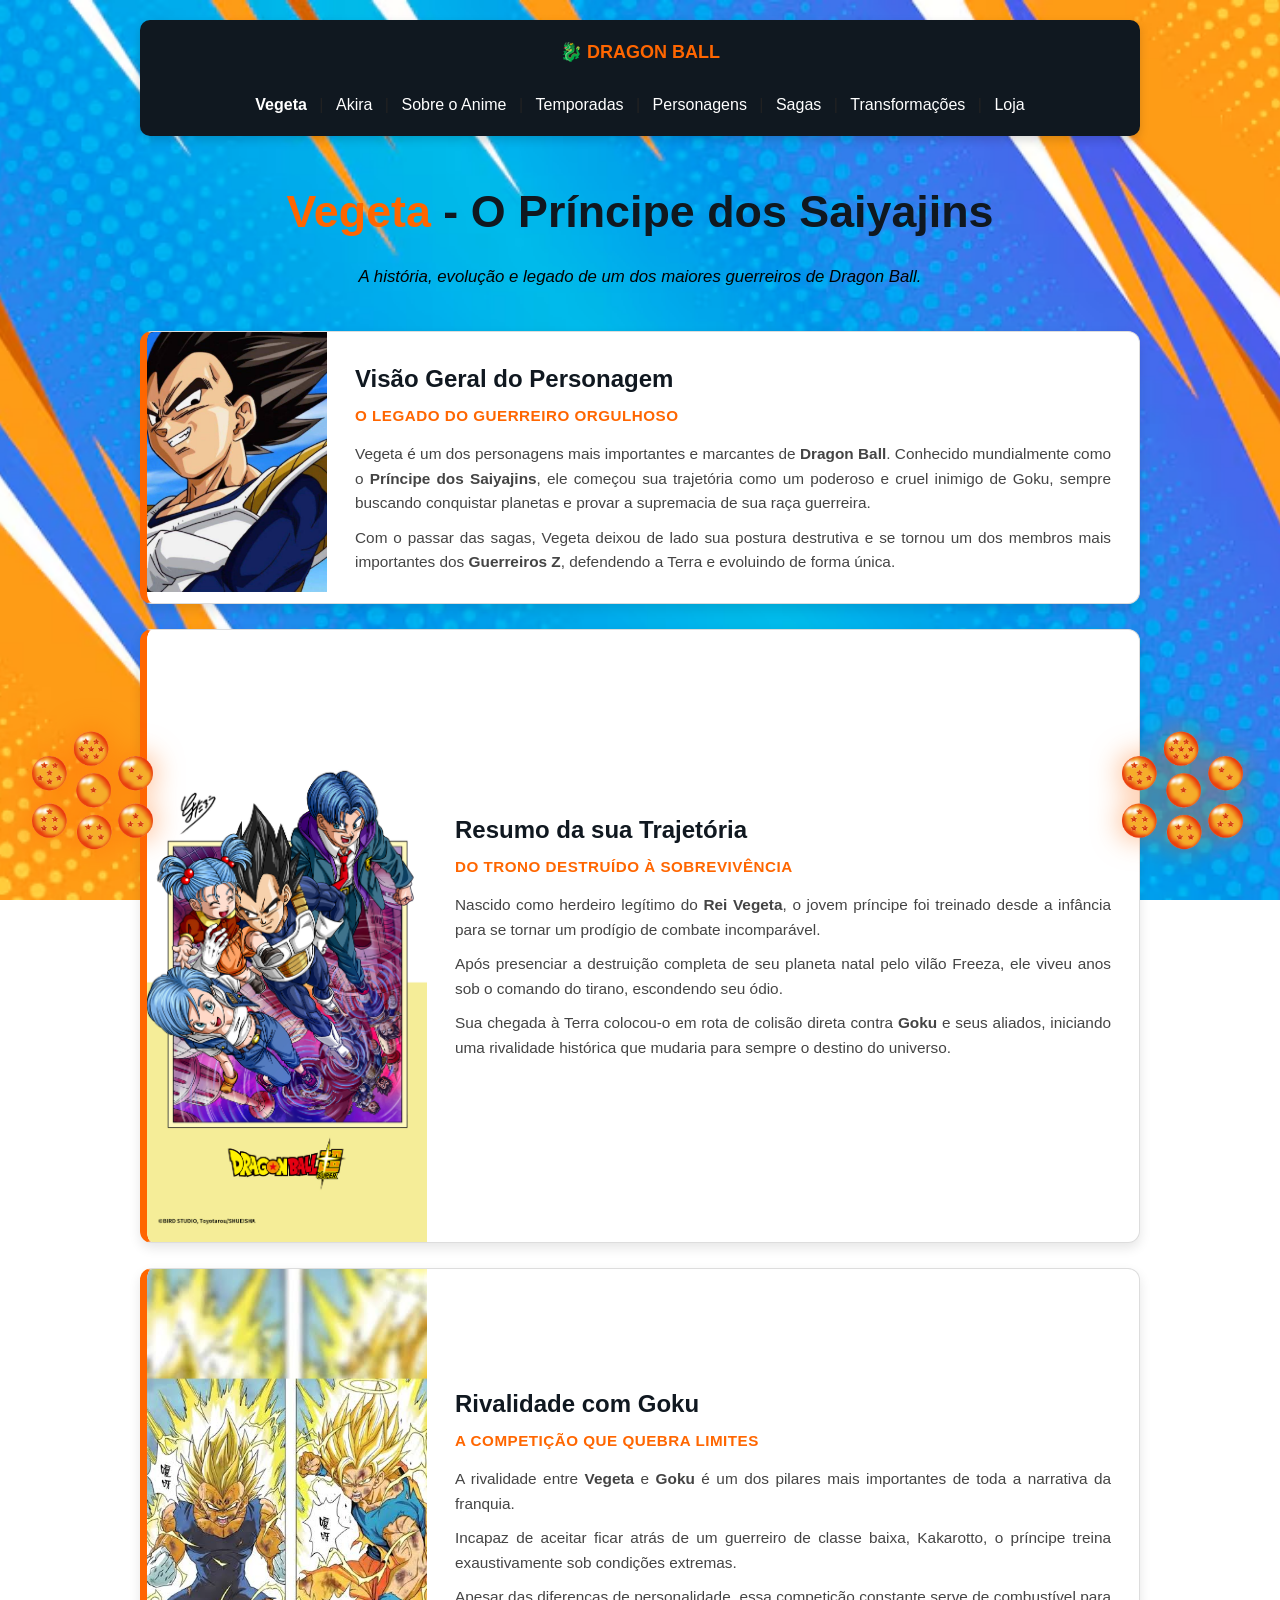
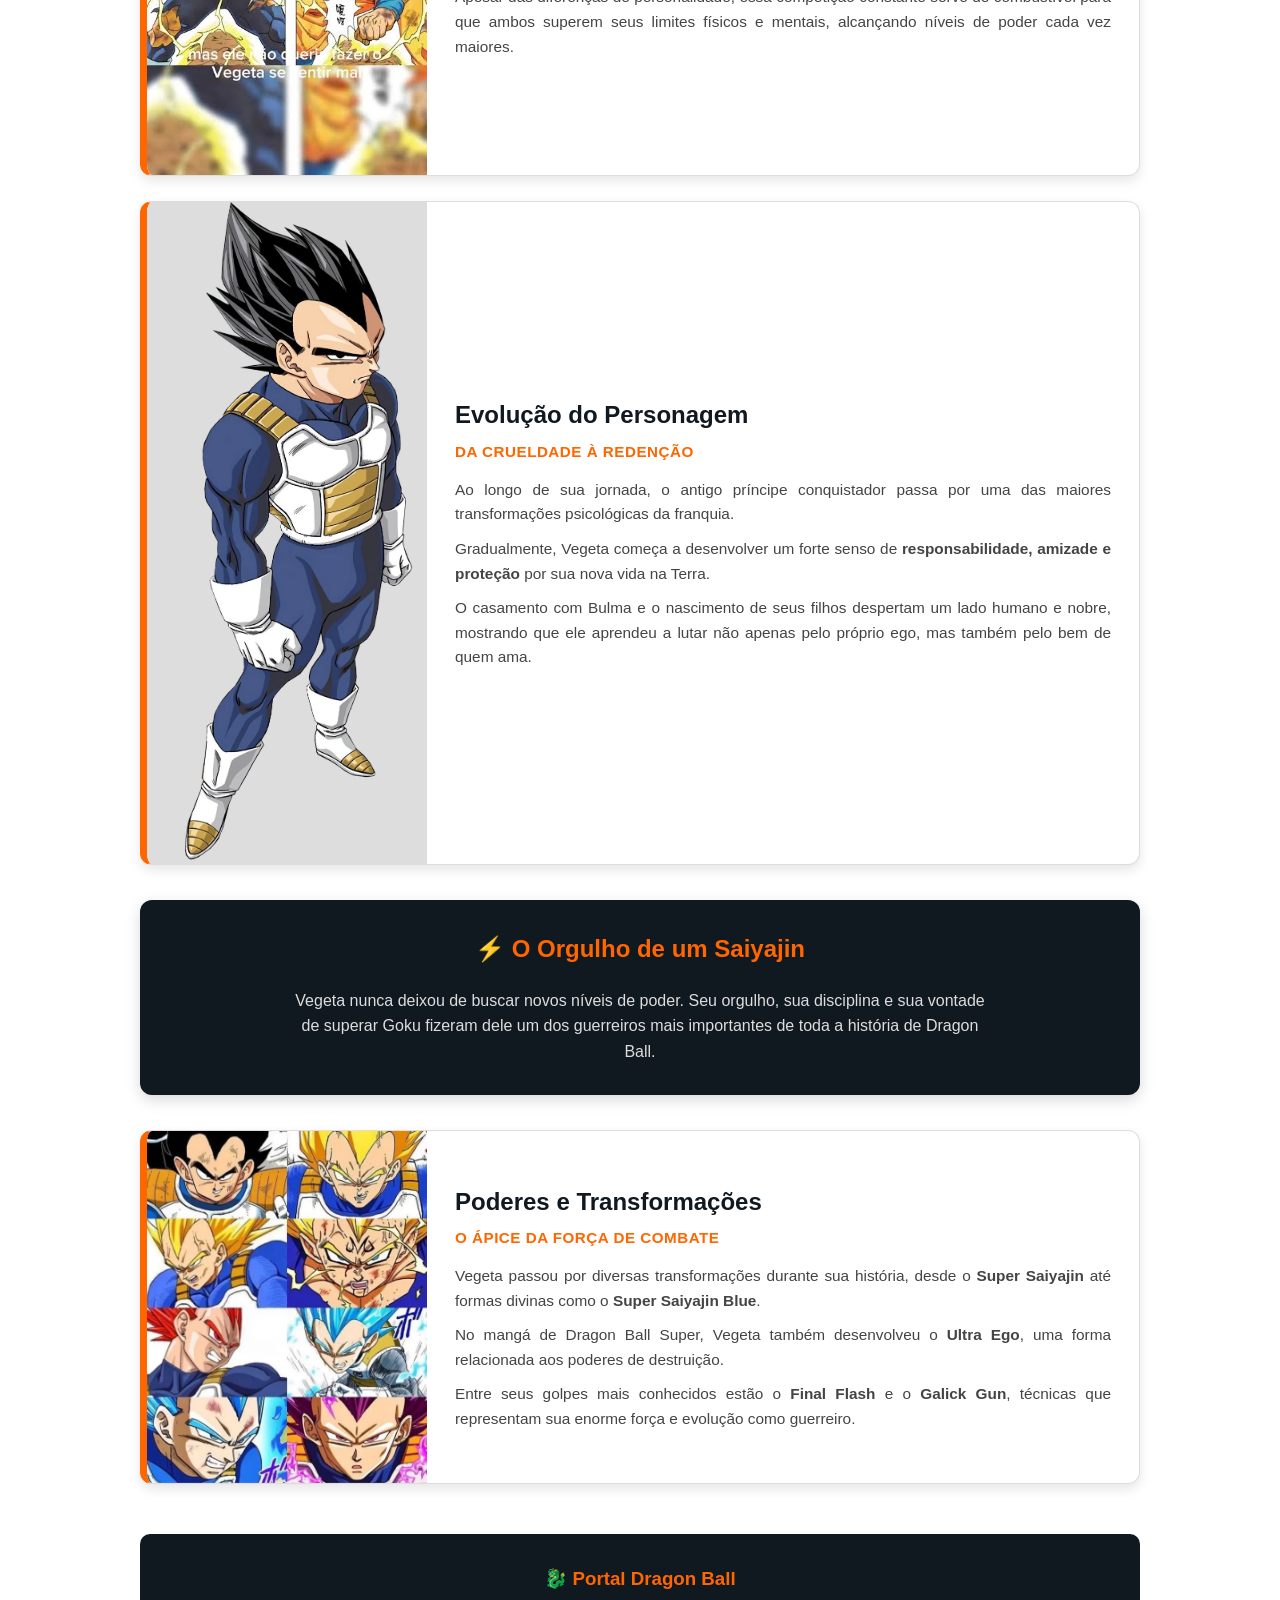
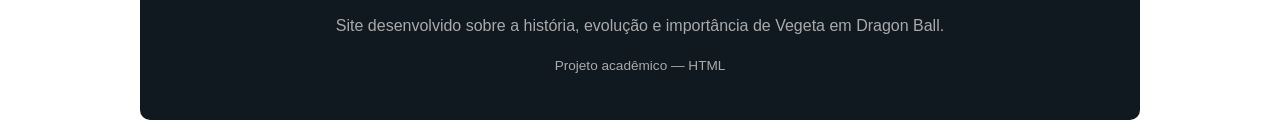
==== commit 5c410aba: "Atualizacao do projeto Dragon Ball" ====
--- a/index.html
+++ b/index.html
@@ -15,12 +15,12 @@
 
 <!-- ESFERAS FLUTUANDO NO LADO ESQUERDO -->
 <div class="esferas-flutuantes esferas-esquerda">
-    <img src="./imagens/esferas.jpg" alt="Esferas do Dragão Esquerda" style="width: 100%; height: auto;">
+    <img src="./imagens/eee.png"" alt="Esferas do Dragão Esquerda" style="width: 100%; height: auto;">
 </div>
 
 <!-- ESFERAS FLUTUANDO NO LADO DIREITO -->
 <div class="esferas-flutuantes esferas-direita">
-    <img src="./imagens/esferas.jpg" alt="Esferas do Dragão Direita" style="width: 100%; height: auto;">
+    <img src="./imagens/eee.png"" alt="Esferas do Dragão Direita" style="width: 100%; height: auto;">
 </div>
 
 
--- a/estilo.css
+++ b/estilo.css
@@ -199,10 +199,7 @@
   height: auto;
   z-index: 1000; /* Fica acima do conteúdo */
   pointer-events: none; /* Permite clicar no conteúdo por trás */
-  
-  /* REMOVE O FUNDO PRETO XADREZ DA IMAGEM E DEIXA SÓ AS ESFERAS */
-  mix-blend-mode: screen; 
-  
+
   /* Sombra brilhante neon para dar destaque */
   filter: drop-shadow(0 0 15px rgba(255, 102, 0, 0.6)); 
 }
@@ -240,29 +237,10 @@
   z-index: 1000;
   pointer-events: none; 
   
-  /* CORREÇÃO AQUI: Apaga perfeitamente o quadrado branco da imagem */
-  mix-blend-mode: multiply; 
-  
+
   animation: flutuarSuave 4.5s infinite ease-in-out;
 }
 
-/* DRAGÃO DA DIREITA (Fundo Xadrez Falso Tratado) */
-.lado-esferas {
-  position: fixed;
-  bottom: 40px; 
-  right: 20px;
-  width: 130px; 
-  height: auto;
-  z-index: 1000;
-  pointer-events: none; 
-  
-  /* CORREÇÃO AQUI: Remove o xadrez claro e dá um brilho dourado neon */
-  mix-blend-mode: color-dodge; 
-  filter: drop-shadow(0 0 10px rgba(255, 166, 0, 0.8)) brightness(1.2);
-  
-  animation: flutuarSuave 3.5s infinite ease-in-out;
-}
-
 
   
   
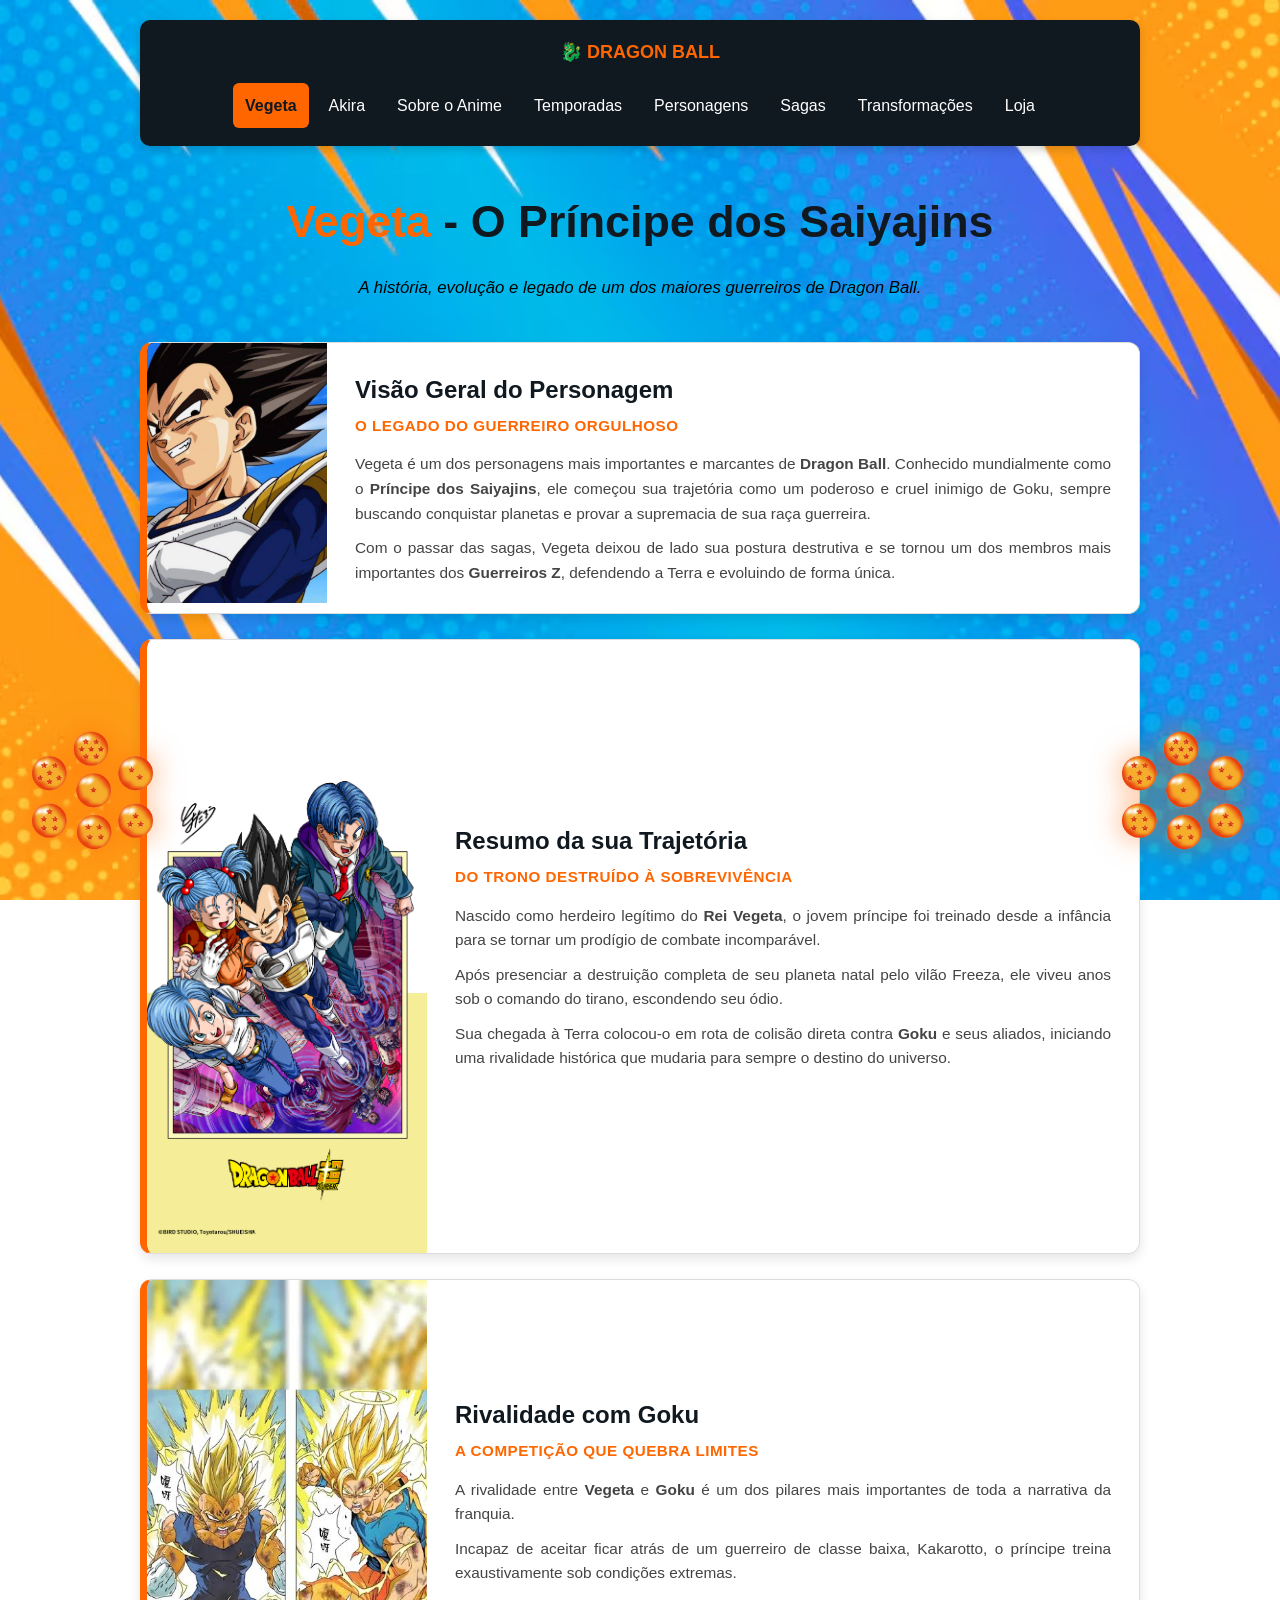
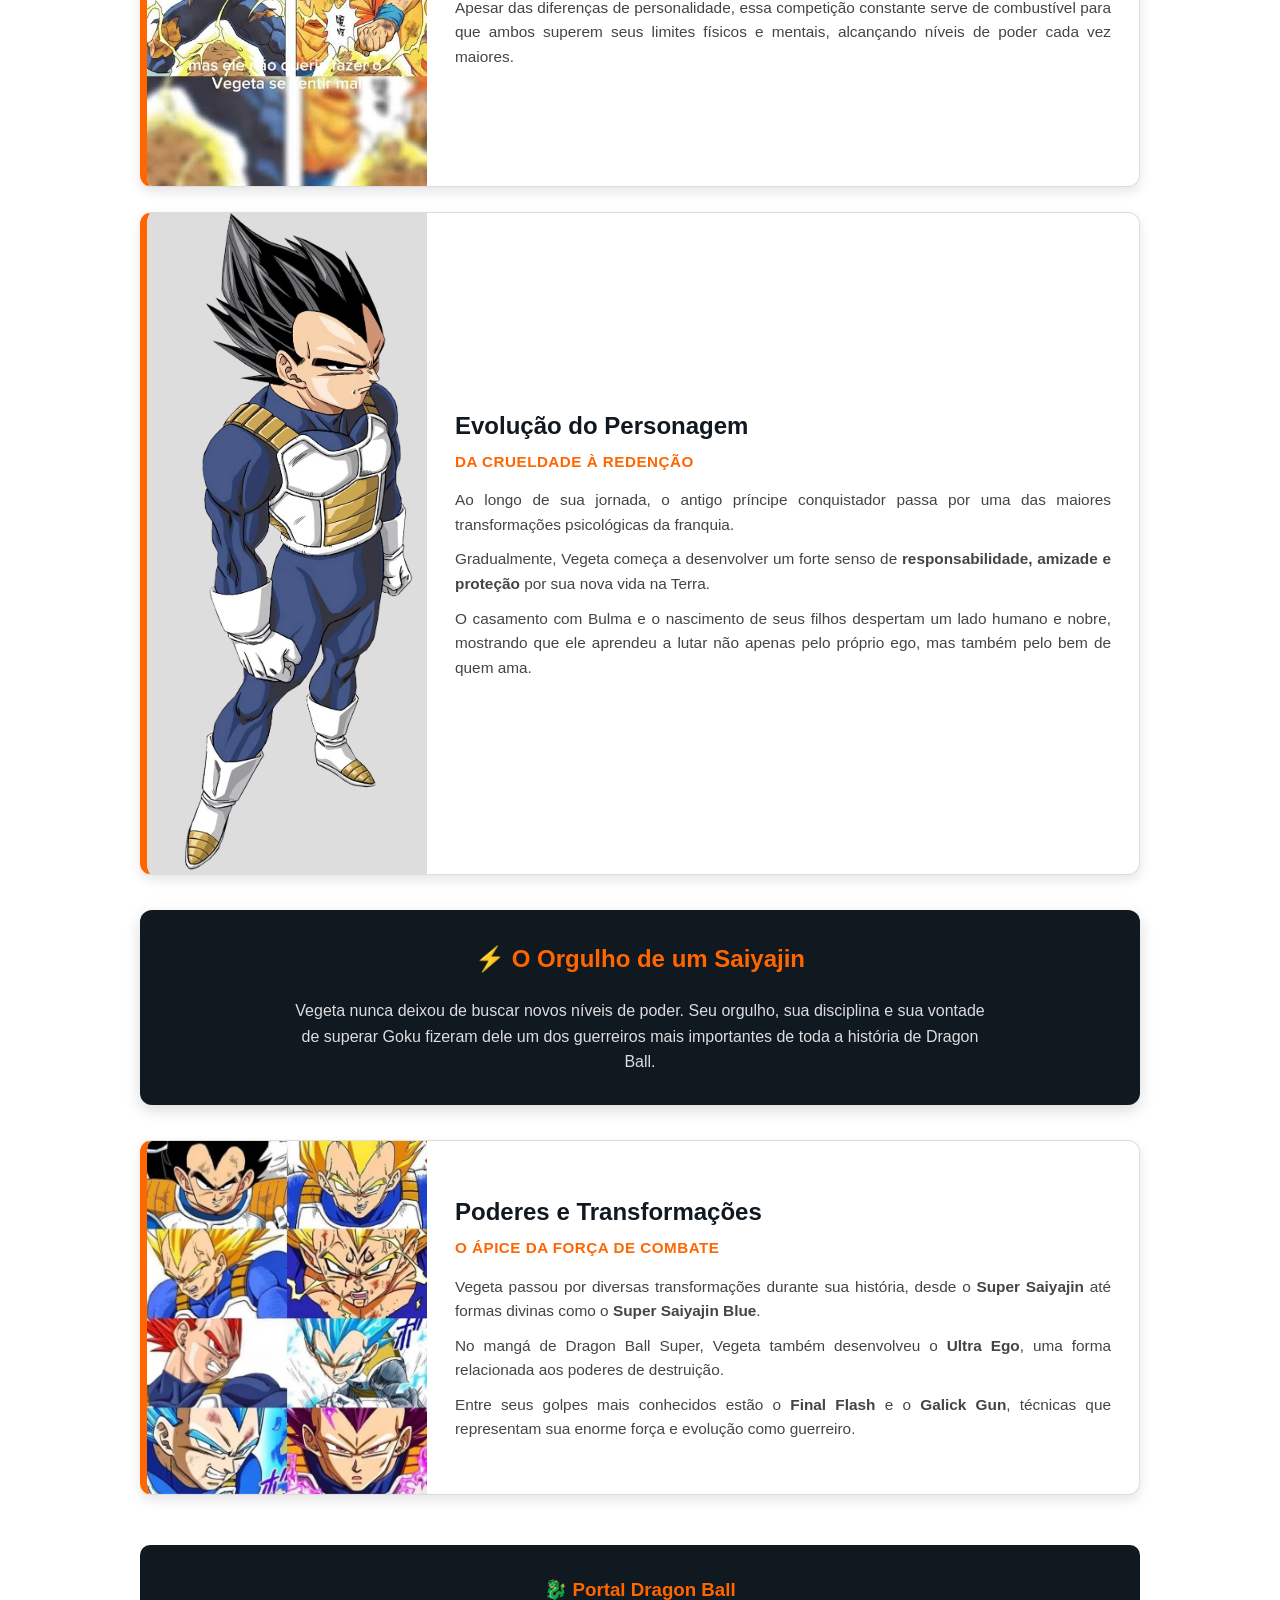
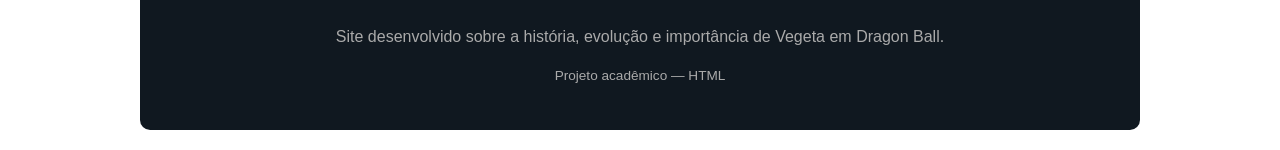
==== commit 356cac96: "Adapta portal Dragon Ball para celular e corrige marcação de imagens" ====
--- a/index.html
+++ b/index.html
@@ -15,12 +15,12 @@
 
 <!-- ESFERAS FLUTUANDO NO LADO ESQUERDO -->
 <div class="esferas-flutuantes esferas-esquerda">
-    <img src="./imagens/eee.png"" alt="Esferas do Dragão Esquerda" style="width: 100%; height: auto;">
+    <img src="./imagens/eee.png" alt="Esferas do Dragão Esquerda" style="width: 100%; height: auto;">
 </div>
 
 <!-- ESFERAS FLUTUANDO NO LADO DIREITO -->
 <div class="esferas-flutuantes esferas-direita">
-    <img src="./imagens/eee.png"" alt="Esferas do Dragão Direita" style="width: 100%; height: auto;">
+    <img src="./imagens/eee.png" alt="Esferas do Dragão Direita" style="width: 100%; height: auto;">
 </div>
 
 
@@ -32,58 +32,18 @@
 
     <!-- MENU DE NAVEGAÇÃO -->
 
-    <nav style="text-align: center; margin-bottom: 40px; padding: 18px; background-color: #101820; border-radius: 10px; box-shadow: 0 4px 10px rgba(0,0,0,0.15);">
-
-        <b style="color: #ff6600; font-size: 18px;">
-            🐉 DRAGON BALL
-        </b>
-
-        <br><br>
-
-        <a href="index.html" style="margin: 0 8px; text-decoration: none; color: white; font-weight: bold;">
-            Vegeta
-        </a>
-
-        |
-
-        <a href="akira.html" style="margin: 0 8px; text-decoration: none; color: white;">
-            Akira
-        </a>
-
-        |
-
-        <a href="pages/sobre_o_anime.html" style="margin: 0 8px; text-decoration: none; color: white;">
-            Sobre o Anime
-        </a>
-
-        |
-
-        <a href="topicos.html" style="margin: 0 8px; text-decoration: none; color: white;">
-            Temporadas
-        </a>
-
-        |
-
-        <a href="personagens.html" style="margin: 0 8px; text-decoration: none; color: white;">
-            Personagens
-        </a>
-
-        |
-
-        <a href="temporadas.html" style="margin: 0 8px; text-decoration: none; color: white;">
-            Sagas
-        </a>
-
-        |
-
-        <a href="transformacoes.html" style="margin: 0 8px; text-decoration: none; color: white;">
-            Transformações
-        </a>
-
-    
-        |
-
-        <a href="loja.html" style="margin: 0 8px; text-decoration: none; color: white;">Loja</a>
+    <nav class="portal-nav" aria-label="Menu principal">
+    <b class="portal-nav-brand">🐉 DRAGON BALL</b>
+    <div class="portal-nav-links">
+        <a href="index.html" aria-current="page">Vegeta</a>
+        <a href="akira.html">Akira</a>
+        <a href="pages/sobre_o_anime.html">Sobre o Anime</a>
+        <a href="topicos.html">Temporadas</a>
+        <a href="personagens.html">Personagens</a>
+        <a href="temporadas.html">Sagas</a>
+        <a href="transformacoes.html">Transformações</a>
+        <a href="loja.html">Loja</a>
+    </div>
 </nav>
 
 
@@ -117,7 +77,7 @@
 </div> 
 
 <!-- CARD DE VISÃO GERAL (VEGETA BASE) -->
-<div style="display: flex; align-items: stretch; background-color: white; border: 1px solid #ddd; border-left: 7px solid #ff6600; border-radius: 12px; margin-bottom: 25px; overflow: hidden; box-shadow: 0 5px 12px rgba(0,0,0,0.10);">
+<div class="conteudo-card" style="display: flex; align-items: stretch; background-color: white; border: 1px solid #ddd; border-left: 7px solid #ff6600; border-radius: 12px; margin-bottom: 25px; overflow: hidden; box-shadow: 0 5px 12px rgba(0,0,0,0.10);">
 
     <div class="container-img-card">
         <img src="./imagens/vegeta base.jpg" alt="Vegeta" class="img-card">
@@ -153,7 +113,7 @@
 
         <!-- RESUMO DA TRAJETÓRIA -->
 
-        <div style="display: flex; align-items: stretch; background-color: white; border: 1px solid #ddd; border-left: 7px solid #ff6600; border-radius: 12px; margin-bottom: 25px; overflow: hidden; box-shadow: 0 5px 12px rgba(0,0,0,0.10);">
+        <div class="conteudo-card" style="display: flex; align-items: stretch; background-color: white; border: 1px solid #ddd; border-left: 7px solid #ff6600; border-radius: 12px; margin-bottom: 25px; overflow: hidden; box-shadow: 0 5px 12px rgba(0,0,0,0.10);">
 
             <div style="width: 280px; min-height: 240px; background-color: #ddd; flex-shrink: 0;">
 
@@ -209,7 +169,7 @@
 
         <!-- RIVALIDADE COM GOKU -->
 
-        <div style="display: flex; align-items: stretch; background-color: white; border: 1px solid #ddd; border-left: 7px solid #ff6600; border-radius: 12px; margin-bottom: 25px; overflow: hidden; box-shadow: 0 5px 12px rgba(0,0,0,0.10);">
+        <div class="conteudo-card" style="display: flex; align-items: stretch; background-color: white; border: 1px solid #ddd; border-left: 7px solid #ff6600; border-radius: 12px; margin-bottom: 25px; overflow: hidden; box-shadow: 0 5px 12px rgba(0,0,0,0.10);">
 
             <div style="width: 280px; min-height: 240px; background-color: #ddd; flex-shrink: 0;">
 
@@ -264,7 +224,7 @@
 
         <!-- EVOLUÇÃO DO PERSONAGEM -->
 
-        <div style="display: flex; align-items: stretch; background-color: white; border: 1px solid #ddd; border-left: 7px solid #ff6600; border-radius: 12px; margin-bottom: 25px; overflow: hidden; box-shadow: 0 5px 12px rgba(0,0,0,0.10);">
+        <div class="conteudo-card" style="display: flex; align-items: stretch; background-color: white; border: 1px solid #ddd; border-left: 7px solid #ff6600; border-radius: 12px; margin-bottom: 25px; overflow: hidden; box-shadow: 0 5px 12px rgba(0,0,0,0.10);">
 
             <div style="width: 280px; min-height: 240px; background-color: #ddd; flex-shrink: 0;">
 
@@ -341,7 +301,7 @@
 
         <!-- PODERES E TRANSFORMAÇÕES -->
 
-        <div style="display: flex; align-items: stretch; background-color: white; border: 1px solid #ddd; border-left: 7px solid #ff6600; border-radius: 12px; margin-bottom: 25px; overflow: hidden; box-shadow: 0 5px 12px rgba(0,0,0,0.10);">
+        <div class="conteudo-card" style="display: flex; align-items: stretch; background-color: white; border: 1px solid #ddd; border-left: 7px solid #ff6600; border-radius: 12px; margin-bottom: 25px; overflow: hidden; box-shadow: 0 5px 12px rgba(0,0,0,0.10);">
 
             <div style="width: 280px; min-height: 240px; background-color: #ddd; flex-shrink: 0;">
 
@@ -426,4 +386,4 @@
     </footer>
 
 
-</body>+</body>
--- a/estilo.css
+++ b/estilo.css
@@ -242,15 +242,44 @@
 }
 
 
-  
-  
-
-  
-  
-  
-  
-  
-  
-  
-  
-  +/* Navegação compartilhada e adaptação para telas menores. */
+.portal-nav {
+  text-align: center;
+  margin-bottom: 40px;
+  padding: 18px;
+  background: #101820;
+  border-radius: 10px;
+  box-shadow: 0 4px 10px rgba(0,0,0,.15);
+}
+.portal-nav-brand { display: block; color: #ff6600; font-size: 18px; margin-bottom: 16px; }
+.portal-nav-links { display: flex; flex-wrap: wrap; justify-content: center; gap: 8px; }
+.portal-nav-links a { color: white; text-decoration: none; padding: 10px 12px; border-radius: 6px; }
+.portal-nav-links a[aria-current="page"] { background: #ff6600; color: #101820; font-weight: bold; }
+.portal-nav a:focus-visible { outline: 3px solid #62b7ff; outline-offset: 2px; }
+.conteudo-card > div { min-width: 0; }
+img, video, iframe { max-width: 100%; }
+
+@media (max-width: 760px) {
+  body, body * , body *::before, body *::after { box-sizing: border-box; }
+  body { width: 100%; padding: 12px !important; background-attachment: scroll !important; }
+  .esferas-flutuantes, .lado-shenlong { display: none; }
+  .portal-nav { padding: 14px 10px; margin-bottom: 24px; }
+  .portal-nav-links, .loja-nav-links { display: grid; grid-template-columns: repeat(2, minmax(0, 1fr)); gap: 6px; }
+  .portal-nav-links a, .loja-nav-links a {
+    display: flex; align-items: center; justify-content: center;
+    min-height: 44px; padding: 10px 6px; font-size: .9rem; overflow-wrap: anywhere;
+  }
+  .conteudo-card { flex-direction: column; align-items: stretch !important; }
+  .conteudo-card > div:first-child:not(.container-img-card) {
+    width: 100% !important; height: auto !important; min-height: 0 !important;
+  }
+  .conteudo-card > div:first-child:not(.container-img-card) > img {
+    display: block; width: 100%; height: auto !important; max-height: 360px; object-fit: cover;
+  }
+  .conteudo-card .container-img-card { width: 100% !important; height: 300px !important; }
+  .conteudo-card .img-card { border-radius: 7px 7px 0 0; object-position: center top; }
+  .conteudo-card > div:last-child { padding: 20px !important; }
+  h1 { font-size: clamp(1.6rem, 6vw, 2.2rem) !important; line-height: 1.2; overflow-wrap: anywhere; }
+  h2, h3, p, a { overflow-wrap: anywhere; }
+  .conteudo-card p { text-align: left !important; }
+}
